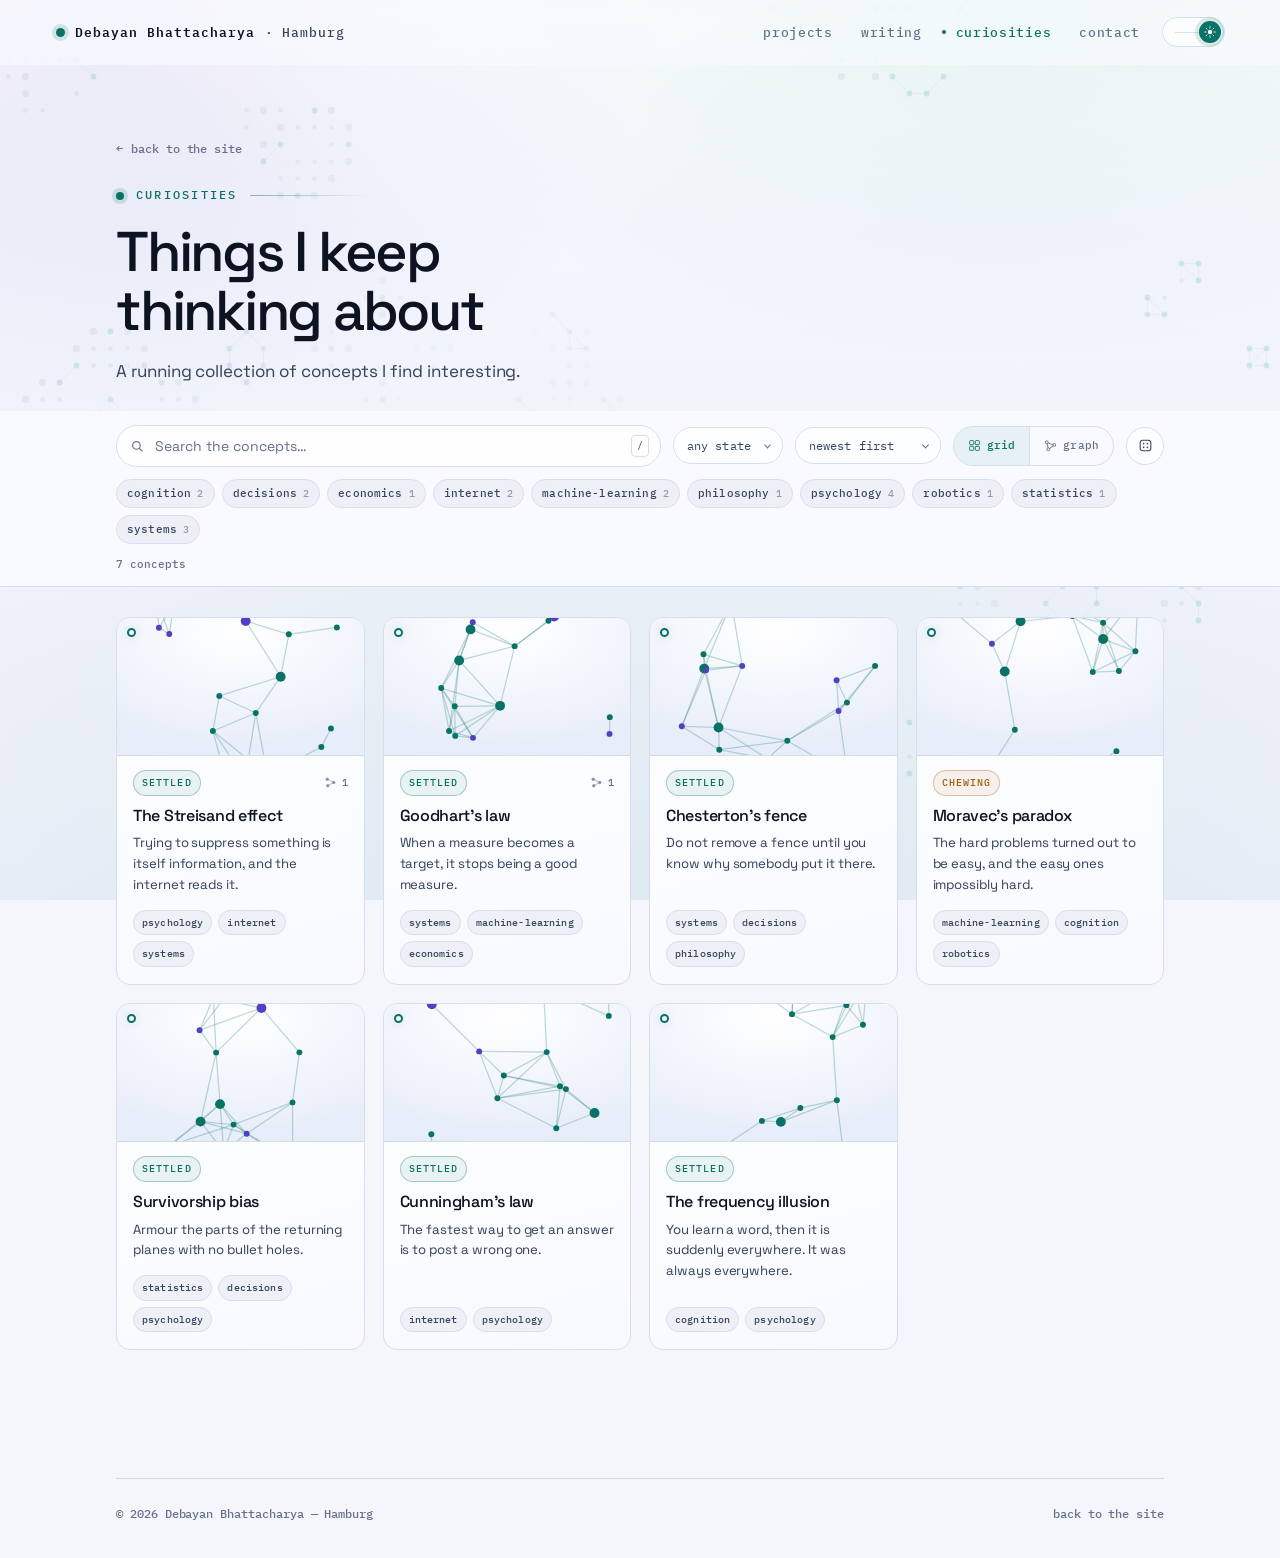
==== curiosities.html @ f093e6ed "Update site content- curiosity" ====
<!DOCTYPE html>
<html lang="en">
<head>
<meta charset="utf-8">
<meta name="viewport" content="width=device-width, initial-scale=1">

<!-- Theme is resolved before first paint so there is no flash of the wrong
     mode. Saved choice wins; otherwise follow the OS. -->
<script>
(function () {
  var t;
  try { t = localStorage.getItem('theme'); } catch (e) {}
  if (t !== 'light' && t !== 'dark') {
    t = window.matchMedia && window.matchMedia('(prefers-color-scheme: light)').matches ? 'light' : 'dark';
  }
  document.documentElement.setAttribute('data-theme', t);
})();
</script>
<title>Curiosities — Debayan Bhattacharya</title>
<meta name="description" content="A running collection of concepts I keep thinking about, written out in my own words. Searchable, tagged, and connected.">
<meta name="author" content="Debayan Bhattacharya">
<meta name="theme-color" content="#0A0C16" data-theme-color>

<meta property="og:type" content="website">
<meta property="og:title" content="Curiosities — Debayan Bhattacharya">
<meta property="og:description" content="Concepts I keep thinking about, written out in my own words.">
<meta property="og:image" content="https://dawnofthedebayan.github.io/assets/hero/gaze-poster.jpg">
<meta property="og:url" content="https://dawnofthedebayan.github.io/curiosities.html">
<link rel="canonical" href="https://dawnofthedebayan.github.io/curiosities.html">

<link rel="icon" href="data:image/svg+xml,<svg xmlns='http://www.w3.org/2000/svg' viewBox='0 0 32 32'><circle cx='16' cy='16' r='7' fill='%2334E2C0'/><circle cx='16' cy='16' r='13' fill='none' stroke='%2334E2C0' stroke-opacity='.35'/></svg>">

<link rel="preconnect" href="https://fonts.googleapis.com">
<link rel="preconnect" href="https://fonts.gstatic.com" crossorigin>
<link rel="stylesheet" href="https://fonts.googleapis.com/css2?family=IBM+Plex+Mono:wght@400;500&family=Space+Grotesk:wght@400..700&display=swap">
<link rel="stylesheet" href="assets/css/site.css">
<link rel="stylesheet" href="assets/css/curiosities.css">
</head>

<body>
<canvas id="life-bg" aria-hidden="true"></canvas>

<header class="nav">
  <a class="nav-mark" href="index.html">
    <span class="dot" aria-hidden="true"></span>
    <b>Debayan Bhattacharya</b><b class="short">DB</b><span class="long"> · Hamburg</span>
  </a>
  <!-- No data-nav here on purpose: this page is not the section list, so
       app.js leaves the links alone and they stay pointed at the home page. -->
  <nav class="nav-links" aria-label="Sections">
    <a href="index.html#projects">projects</a>
    <a href="index.html#writing">writing</a>
    <a href="curiosities.html" class="is-active"><span class="lbl-full">curiosities</span><span class="lbl-short">curious</span></a>
    <a href="index.html#contact">contact</a>

    <button class="theme-toggle" type="button" data-theme-toggle
            aria-label="Switch colour theme" title="Switch colour theme">
      <span class="knob" aria-hidden="true">
        <svg class="ico-moon" viewBox="0 0 24 24"><path d="M20.5 15A8.5 8.5 0 0 1 9 3.5 8.5 8.5 0 1 0 20.5 15z" stroke-linejoin="round"/></svg>
        <svg class="ico-sun" viewBox="0 0 24 24"><circle cx="12" cy="12" r="4.4"/><path d="M12 1.5v2.6M12 19.9v2.6M4.4 4.4l1.9 1.9M17.7 17.7l1.9 1.9M1.5 12h2.6M19.9 12h2.6M4.4 19.6l1.9-1.9M17.7 6.3l1.9-1.9" stroke-linecap="round"/></svg>
      </span>
    </button>
  </nav>
</header>

<main class="page" id="top">
<div class="curp">

  <!-- ================================================================ HEAD -->
  <header class="curp-head">
    <div class="wrap">
      <a class="curp-back" href="index.html">
        <span aria-hidden="true">&#8592;</span> back to the site
      </a>
      <div class="section-label">Curiosities</div>
      <h1 data-bind="curiosities.pageTitle">Things I keep thinking about</h1>
      <p data-bind="curiosities.pageIntro"></p>
    </div>
  </header>

  <!-- ============================================================= TOOLBAR -->
  <div class="curp-tools">
    <div class="wrap">
      <div class="curp-row">
        <div class="curp-search">
          <svg viewBox="0 0 24 24" aria-hidden="true">
            <circle cx="11" cy="11" r="6.5"/><path d="M16 16l4.5 4.5" stroke-linecap="round"/>
          </svg>
          <input type="search" data-curp-search placeholder="Search the concepts…"
                 aria-label="Search concepts" autocomplete="off" spellcheck="false">
          <kbd>/</kbd>
        </div>

        <div class="curp-select">
          <select data-curp-status aria-label="Filter by how settled a concept is">
            <option value="">any state</option>
            <option value="settled">settled</option>
            <option value="chewing">chewing</option>
            <option value="hunch">a hunch</option>
          </select>
        </div>

        <div class="curp-select">
          <select data-curp-sort aria-label="Sort concepts">
            <option value="new">newest first</option>
            <option value="old">oldest first</option>
            <option value="az">A – Z</option>
            <option value="wired">most connected</option>
          </select>
        </div>

        <div class="curp-views" role="group" aria-label="View">
          <button type="button" data-curp-view="grid" aria-pressed="true">
            <svg viewBox="0 0 24 24" aria-hidden="true"><rect x="3" y="3" width="7.5" height="7.5" rx="1.5"/><rect x="13.5" y="3" width="7.5" height="7.5" rx="1.5"/><rect x="3" y="13.5" width="7.5" height="7.5" rx="1.5"/><rect x="13.5" y="13.5" width="7.5" height="7.5" rx="1.5"/></svg>
            grid
          </button>
          <button type="button" data-curp-view="graph" aria-pressed="false">
            <svg viewBox="0 0 24 24" aria-hidden="true"><circle cx="5" cy="6" r="2.6"/><circle cx="19" cy="11" r="2.6"/><circle cx="8" cy="19" r="2.6"/><path d="M7.4 7.2l9.2 3.3M17.4 12.9L10 17.6M6 8.5l1.6 8"/></svg>
            graph
          </button>
        </div>

        <button class="curp-icon" type="button" data-curp-random
                aria-label="Open a concept at random" title="Open one at random">
          <svg viewBox="0 0 24 24" aria-hidden="true">
            <rect x="3.5" y="3.5" width="17" height="17" rx="4"/>
            <circle cx="9" cy="9" r="1.3" fill="currentColor" stroke="none"/>
            <circle cx="15" cy="15" r="1.3" fill="currentColor" stroke="none"/>
            <circle cx="15" cy="9" r="1.3" fill="currentColor" stroke="none"/>
            <circle cx="9" cy="15" r="1.3" fill="currentColor" stroke="none"/>
          </svg>
        </button>
      </div>

      <div class="curp-tagrow" data-curp-tags></div>

      <div class="curp-meta">
        <span data-curp-count></span>
        <button type="button" data-curp-clear hidden>clear filters</button>
      </div>
    </div>
  </div>

  <!-- ================================================================ BODY -->
  <div class="curp-body-wrap">
    <div class="wrap">
      <div class="curp-grid"></div>
      <div class="curp-graph"></div>
      <p class="curp-hint">
        Each node is a concept; each line is one I think leans on the other.
        Bigger nodes are the better-connected ones. Hover to isolate a neighbourhood, click to open.
      </p>

      <div class="curp-empty" hidden>
        <strong>Nothing here matches that.</strong>
        <p>Try a shorter search, or drop a tag or two.</p>
      </div>
    </div>
  </div>

  <!-- =============================================================== MODAL -->
  <div class="curp-modal" role="dialog" aria-modal="true" aria-hidden="true"
       aria-label="Concept detail">
    <div class="curp-scrim"></div>
    <div class="curp-modal-box">
      <div class="curp-modal-in"></div>
    </div>
  </div>

</div>

<div class="wrap">
  <div class="foot">
    <span>&copy; <span data-year></span> Debayan Bhattacharya — Hamburg</span>
    <span><a href="index.html">back to the site</a></span>
  </div>
</div>
</main>

<script src="assets/js/content.js"></script>
<script src="assets/js/life.js" defer></script>
<script src="assets/js/app.js" defer></script>
<script src="assets/js/curiosities.js" defer></script>
<script src="assets/js/analytics.js" defer></script>
</body>
</html>
---- assets/css/site.css ----
/* ==========================================================================
   Debayan Bhattacharya — personal site
   Palette: deep indigo substrate, phosphor cyan nodes, amber active edges.
   ========================================================================== */

/* ---------------------------------------------------------------- tokens ---
   Dark is the default. Light is a paper-and-ink counterpart, not an inversion:
   the phosphor cyan darkens to hold contrast on white, glows become shadows,
   and the type gains weight because dark-on-light reads thinner than
   light-on-dark. Everything below is driven by these two blocks.
   -------------------------------------------------------------------------- */
:root, [data-theme="dark"] {
  color-scheme: dark;

  /* substrate */
  --void:      #06070D;
  --bg:        #0A0C16;
  --bg-2:      #0D1020;
  --surface:   #121629;
  --surface-2: #171C33;
  --line:      #222840;
  --line-soft: rgba(126,146,208,0.12);

  /* ink */
  --text:      #E9ECF8;
  --text-2:    #A6AECB;
  --muted:     #6E7797;

  /* signal */
  --phos:      #34E2C0;
  --phos-2:    #1FBFA2;
  --phos-glow: rgba(52,226,192,0.16);
  --phos-soft: rgba(52,226,192,0.05);
  --phos-line: rgba(52,226,192,0.24);
  --phos-edge: rgba(52,226,192,0.36);
  --amber:     #F2A44E;
  --amber-glow:rgba(242,164,78,0.16);
  --amber-line:rgba(242,164,78,0.32);
  --amber-soft:rgba(242,164,78,0.06);
  --text-hi:   #C3CAE4;
  --violet:    #7C6BF0;

  /* surfaces built from the substrate */
  --page-bg:
    radial-gradient(1100px 700px at 78% -8%, rgba(52,226,192,0.10), transparent 62%),
    radial-gradient(900px 620px at 8% 8%, rgba(124,107,240,0.11), transparent 60%),
    radial-gradient(1200px 900px at 50% 108%, rgba(52,226,192,0.05), transparent 70%),
    linear-gradient(180deg, var(--void), var(--bg) 22%, var(--bg-2) 100%);
  --nav-bg:       rgba(10,12,22,0.55);
  --nav-bg-stuck: rgba(8,10,18,0.86);
  --card-grad:  linear-gradient(165deg, rgba(23,28,51,0.86), rgba(13,16,32,0.90));
  --card-grad-2:linear-gradient(165deg, rgba(23,28,51,0.70), rgba(13,16,32,0.85));
  --card-shadow: 0 30px 70px -34px rgba(0,0,0,0.9);
  --card-lift:   0 24px 50px -32px rgba(0,0,0,0.9);
  --panel-bg:  rgba(6,7,13,0.40);
  --sunk-bg:   rgba(6,7,13,0.55);
  --hover-tint: rgba(255,255,255,0.04);
  --hover-tint-2: rgba(255,255,255,0.028);
  --chip-bg:   rgba(255,255,255,0.035);
  --btn-bg:    rgba(255,255,255,0.02);
  --code-bg:   rgba(52,226,192,0.08);
  --code-fg:   #9BF0DD;
  --btn-primary-bg:   linear-gradient(180deg, rgba(52,226,192,0.20), rgba(52,226,192,0.10));
  --btn-primary-bg-h: linear-gradient(180deg, rgba(52,226,192,0.30), rgba(52,226,192,0.16));
  --btn-primary-fg:   #C9FBEE;
  --edge-stroke: rgba(126,146,208,0.34);

  /* hero well */
  --well-bg: radial-gradient(120% 120% at 50% 10%, var(--surface-2), var(--bg-2) 70%);
  --well-shadow: 0 0 0 1px rgba(0,0,0,0.6), 0 0 60px -14px rgba(52,226,192,0.42),
                 inset 0 0 60px -20px rgba(52,226,192,0.35);
  --well-veil: linear-gradient(180deg, transparent 55%, rgba(6,7,13,0.55));
  --scan-op: 0.55;
  --dot-ring: rgba(10,12,22,0.90);
  --oc-dim: 0.48;
  --oc-blur-b: 0.8;
  --headline-grad: linear-gradient(100deg, #FFFFFF 8%, var(--phos) 60%, #7FF3DE 100%);

  /* background canvas — Conway's Life, read at runtime by life.js */
  --life-cell:   52,226,192;   /* settled cells */
  --life-born:   150,255,226;  /* the flash as a cell is born */
  --life-warm:   124,107,240;  /* the speckled minority */
  --life-link:   120,142,205;  /* wires between adjacent live cells */
  --life-hover:  52,226,192;
  --life-a:      0.32;
  --life-link-a: 0.10;
  --g-canvas-op: 0.70;

  /* type */
  --display: 'Space Grotesk', 'Segoe UI', system-ui, sans-serif;
  --mono: 'IBM Plex Mono', ui-monospace, 'SF Mono', Menlo, monospace;
  --smoothing: antialiased;
  --w-body: 400;
  --w-head: 500;
  --track-body: -0.005em;
  --track-mono: 0.02em;

  /* metrics */
  --wrap: 1160px;
  --gut: clamp(20px, 5vw, 56px);
  --r: 14px;
  --ease: cubic-bezier(0.22, 0.61, 0.36, 1);
}

[data-theme="light"] {
  color-scheme: light;

  --void:      #FFFFFF;
  --bg:        #F4F6FC;
  --bg-2:      #EAEEF8;
  --surface:   #FFFFFF;
  --surface-2: #F8FAFE;
  --line:      #D6DDEE;
  --line-soft: rgba(42,62,120,0.16);

  --text:      #0E1322;
  --text-2:    #39445E;
  --muted:     #66708C;

  /* darkened so it still passes contrast against paper */
  --phos:      #097266;
  --phos-2:    #075C52;
  --phos-glow: rgba(9,114,102,0.15);
  --phos-soft: rgba(9,114,102,0.07);
  --phos-line: rgba(9,114,102,0.32);
  --phos-edge: rgba(9,114,102,0.46);
  --amber:     #A65E0B;
  --amber-glow:rgba(166,94,11,0.16);
  --amber-line:rgba(166,94,11,0.34);
  --amber-soft:rgba(166,94,11,0.07);
  --text-hi:   #1B2338;
  --violet:    #4F40C4;

  --page-bg:
    radial-gradient(1100px 700px at 78% -8%, rgba(11,140,120,0.10), transparent 62%),
    radial-gradient(900px 620px at 8% 8%, rgba(79,64,196,0.09), transparent 60%),
    radial-gradient(1200px 900px at 50% 108%, rgba(11,140,120,0.06), transparent 70%),
    linear-gradient(180deg, var(--void), var(--bg) 26%, var(--bg-2) 100%);
  --nav-bg:       rgba(248,250,254,0.62);
  --nav-bg-stuck: rgba(250,251,255,0.90);
  --card-grad:  linear-gradient(165deg, #FFFFFF, #F7F9FE);
  --card-grad-2:linear-gradient(165deg, #FFFFFF, #F5F8FD);
  --card-shadow: 0 26px 56px -30px rgba(20,34,72,0.34);
  --card-lift:   0 20px 42px -26px rgba(20,34,72,0.30);
  --panel-bg:  rgba(255,255,255,0.62);
  --sunk-bg:   rgba(255,255,255,0.76);
  --hover-tint: rgba(20,34,72,0.05);
  --hover-tint-2: rgba(20,34,72,0.035);
  --chip-bg:   rgba(20,34,72,0.045);
  --btn-bg:    rgba(255,255,255,0.75);
  --code-bg:   rgba(11,140,120,0.10);
  --code-fg:   #076152;
  --btn-primary-bg:   linear-gradient(180deg, #0A8474, #077062);
  --btn-primary-bg-h: linear-gradient(180deg, #0B9382, #087A6A);
  --btn-primary-fg:   #FFFFFF;
  --edge-stroke: rgba(52,78,140,0.42);

  --well-bg: radial-gradient(120% 120% at 50% 10%, #FFFFFF, #E7EDF9 72%);
  --well-shadow: 0 0 0 1px rgba(255,255,255,0.9), 0 22px 48px -20px rgba(20,34,72,0.34),
                 inset 0 0 40px -18px rgba(11,140,120,0.22);
  --well-veil: linear-gradient(180deg, transparent 62%, rgba(20,34,72,0.14));
  --scan-op: 0.20;
  --dot-ring: rgba(244,246,252,0.95);
  --oc-dim: 0.70;
  --oc-blur-b: 1.04;
  --headline-grad: linear-gradient(100deg, #054A41 4%, #0C8A78 52%, #075C52 100%);

  /* on paper the cells have to darken, not brighten, and the whole field
     drops back so it never competes with body text */
  --life-cell:   14,156,134;
  --life-born:   8,110,96;
  --life-warm:   79,64,196;
  --life-link:   74,96,150;
  --life-hover:  9,114,102;
  --life-a:      0.30;
  --life-link-a: 0.10;
  --g-canvas-op: 0.50;

  /* dark-on-light reads thinner, so the type gains a little weight and the
     mono tracking opens up slightly */
  --smoothing: auto;
  --w-body: 415;
  --w-head: 530;
  --track-body: -0.003em;
  --track-mono: 0.015em;
}

/* --------------------------------------------------------------- reset --- */
*, *::before, *::after { box-sizing: border-box; }
html { -webkit-text-size-adjust: 100%; scroll-behavior: smooth; }
@media (prefers-reduced-motion: reduce) { html { scroll-behavior: auto; } }

body {
  margin: 0;
  background: var(--bg);
  color: var(--text);
  transition: background-color 0.35s var(--ease), color 0.35s var(--ease);
  font-family: var(--display);
  font-size: 17px;
  line-height: 1.62;
  font-weight: var(--w-body);
  letter-spacing: var(--track-body);
  -webkit-font-smoothing: var(--smoothing);
  overflow-x: hidden;
}
body.is-locked { overflow: hidden; }

img { max-width: 100%; display: block; }
a { color: inherit; text-decoration: none; }
button { font: inherit; color: inherit; background: none; border: 0; cursor: pointer; }
code {
  font-family: var(--mono); font-size: 0.86em;
  background: var(--code-bg);
  color: var(--code-fg);
  padding: 0.12em 0.4em; border-radius: 4px;
  border: 1px solid var(--phos-line);
}
::selection { background: var(--phos); color: var(--void); }

:focus-visible {
  outline: 2px solid var(--phos);
  outline-offset: 3px;
  border-radius: 4px;
}

.wrap { width: 100%; max-width: var(--wrap); margin: 0 auto; padding: 0 var(--gut); }
.sr {
  position: absolute; width: 1px; height: 1px; padding: 0; margin: -1px;
  overflow: hidden; clip: rect(0 0 0 0); white-space: nowrap; border: 0;
}
.skip {
  position: absolute; left: 12px; top: -60px; z-index: 200;
  background: var(--surface); border: 1px solid var(--phos); color: var(--text);
  padding: 10px 16px; border-radius: 8px; font-family: var(--mono); font-size: 13px;
  transition: top 0.18s var(--ease);
}
.skip:focus { top: 12px; }

/* -------------------------------------------------------- life backdrop --- */
#life-bg {
  position: fixed; inset: 0; z-index: 0;
  width: 100%; height: 100%;
  pointer-events: none;
  opacity: var(--g-canvas-op);
  /* The vignette that calms the field behind the reading column is baked into
     the canvas by life.js. A CSS mask here would look identical and cost an
     offscreen composite on every frame. */
}
@media (max-width: 760px) {
  /* the column fills the screen on a phone, so pull the whole field back */
  #life-bg { opacity: calc(var(--g-canvas-op) * 0.72); }
}
.page { position: relative; z-index: 1; }

/* Clicks are routed by life.js from the document, so the canvas itself never
   intercepts anything — every link and button on the page stays clickable. */

.life-hint {
  position: fixed; left: var(--gut); bottom: 18px; z-index: 40;
  display: flex; align-items: center; gap: 9px;
  font-family: var(--mono); font-size: 11px; letter-spacing: 0.03em;
  color: var(--muted);
  background: var(--nav-bg);
  backdrop-filter: blur(10px); -webkit-backdrop-filter: blur(10px);
  border: 1px solid var(--line-soft); border-radius: 999px;
  padding: 7px 14px;
  pointer-events: none;
  opacity: 0; transform: translateY(8px);
  transition: opacity 0.6s var(--ease), transform 0.6s var(--ease);
}
.life-hint.in { opacity: 1; transform: none; }
.life-hint b {
  width: 6px; height: 6px; border-radius: 50%; background: var(--phos);
  box-shadow: 0 0 0 3px var(--phos-glow); flex: none;
}
@media (max-width: 620px) { .life-hint { display: none; } }

/* the substrate gradient sits under the canvas */
body::before {
  content: '';
  position: fixed; inset: 0; z-index: 0; pointer-events: none;
  background: var(--page-bg);
}

/* --------------------------------------------------------- theme toggle --- */
.theme-toggle {
  position: relative; flex: none;
  --tw: 62px;
  width: var(--tw); height: 30px; border-radius: 999px;
  border: 1px solid var(--line);
  background: var(--btn-bg);
  display: inline-flex; align-items: center;
  margin-left: 6px;
  transition: border-color 0.24s var(--ease), background 0.24s var(--ease);
}
.theme-toggle:hover { border-color: var(--phos-edge); }

/* the knob is a graph node travelling along an edge */
.theme-toggle::before {
  content: ''; position: absolute; left: 12px; right: 12px; top: 50%;
  height: 1px; background: var(--line-soft);
}
.theme-toggle .knob {
  position: absolute; top: 50%; left: 4px;
  width: 22px; height: 22px; margin-top: -11px;
  border-radius: 50%;
  background: var(--phos);
  box-shadow: 0 0 0 4px var(--phos-glow);
  display: grid; place-items: center;
  transition: transform 0.36s var(--ease), background 0.24s var(--ease);
}
[data-theme="light"] .theme-toggle .knob { transform: translateX(calc(var(--tw) - 30px)); }
.theme-toggle .knob svg { width: 12px; height: 12px; display: block; }
.theme-toggle .knob .ico-sun { display: none; }
[data-theme="light"] .theme-toggle .knob .ico-sun { display: block; }
[data-theme="light"] .theme-toggle .knob .ico-moon { display: none; }
.theme-toggle .knob svg path,
.theme-toggle .knob svg circle { stroke: var(--void); fill: none; stroke-width: 1.8; }
.theme-toggle .knob .ico-sun circle { fill: var(--void); stroke: none; }
@media (max-width: 760px) { .theme-toggle { --tw: 46px; margin-left: 0; } }
@media (max-width: 440px) { .theme-toggle { --tw: 40px; } .theme-toggle .knob { width: 18px; height: 18px; margin-top: -9px; }
  [data-theme="light"] .theme-toggle .knob { transform: translateX(calc(var(--tw) - 26px)); } }

/* ------------------------------------------------------------------ nav --- */
.nav {
  position: fixed; top: 0; left: 0; right: 0; z-index: 90;
  display: flex; align-items: center; justify-content: space-between;
  gap: 20px;
  padding: 14px var(--gut);
  background: var(--nav-bg);
  backdrop-filter: blur(14px) saturate(140%);
  -webkit-backdrop-filter: blur(14px) saturate(140%);
  border-bottom: 1px solid transparent;
  transition: background 0.3s var(--ease), border-color 0.3s var(--ease);
}
.nav.is-stuck { background: var(--nav-bg-stuck); border-bottom-color: var(--line); }

.nav-mark {
  display: flex; align-items: center; gap: 10px;
  font-family: var(--mono); font-size: 13px; letter-spacing: calc(0.06em + var(--track-mono));
  color: var(--text-2);
}
.nav-mark b { color: var(--text); font-weight: var(--w-head); }
.nav-mark .dot {
  width: 9px; height: 9px; border-radius: 50%;
  background: var(--phos); box-shadow: 0 0 0 4px var(--phos-glow);
  animation: pulse 3.6s ease-in-out infinite;
}
@keyframes pulse {
  0%, 100% { box-shadow: 0 0 0 4px var(--phos-glow); }
  50%      { box-shadow: 0 0 0 8px var(--phos-soft); }
}

.nav-links { display: flex; align-items: center; gap: 4px; }
.nav-links a {
  position: relative;
  font-family: var(--mono); font-size: 12.5px; letter-spacing: calc(0.04em + var(--track-mono));
  color: var(--muted);
  padding: 8px 12px; border-radius: 999px;
  white-space: nowrap;
  transition: color 0.2s var(--ease), background 0.2s var(--ease);
}
.nav-links a::before {
  content: ''; position: absolute; left: 4px; top: 50%; transform: translateY(-50%) scale(0);
  width: 4px; height: 4px; border-radius: 50%; background: var(--phos);
  transition: transform 0.22s var(--ease);
}
.nav-links a:hover { color: var(--text); background: var(--hover-tint); }
.nav-links a.is-active { color: var(--phos); padding-left: 18px; }
.nav-links a.is-active::before { transform: translateY(-50%) scale(1); }
.nav-links .lbl-short { display: none; }
@media (max-width: 760px) {
  .nav { padding: 12px 14px; gap: 8px; }
  .nav-links a { padding: 6px 7px; font-size: 11px; }
  .nav-mark span.long { display: none; }
  .nav-mark b { display: none; }
  .nav-links .lbl-full { display: none; }
  .nav-links .lbl-short { display: inline; }
}
@media (max-width: 440px) {
  .nav { padding: 11px 12px; }
  .nav-links { gap: 1px; }
  .nav-links a { font-size: 10.5px; padding: 5px 5px; }
}
.nav-mark b.short { display: none; }
@media (max-width: 760px) and (min-width: 431px) {
  .nav-mark b.short { display: inline; letter-spacing: 0.08em; font-size: 12px; }
}

/* ----------------------------------------------------------------- hero --- */
.hero {
  position: relative;
  min-height: 100svh;
  display: grid; align-items: center;
  padding: 120px 0 72px;
}
.hero-grid {
  display: grid;
  grid-template-columns: minmax(0, 1.08fr) minmax(0, 0.92fr);
  gap: clamp(28px, 5vw, 72px);
  align-items: center;
}
@media (max-width: 900px) {
  /* the root node leads on small screens — it is the signature element */
  .hero-grid { grid-template-columns: 1fr; gap: 34px; }
  .hero { padding-top: 96px; min-height: 0; }
  .hero-node { order: -1; }
}

.eyebrow {
  display: inline-flex; align-items: center; gap: 10px;
  font-family: var(--mono); font-size: 12px; letter-spacing: calc(0.14em + var(--track-mono));
  text-transform: uppercase; color: var(--phos);
  border: 1px solid var(--phos-line);
  background: var(--phos-soft);
  padding: 6px 14px; border-radius: 999px;
  margin-bottom: 26px;
}
.eyebrow i {
  width: 6px; height: 6px; border-radius: 50%; background: var(--phos);
  box-shadow: 0 0 8px var(--phos);
}

.hero h1 {
  margin: 0 0 22px;
  font-size: clamp(34px, 5.4vw, 62px);
  line-height: 1.06;
  letter-spacing: -0.035em;
  font-weight: var(--w-head);
  text-wrap: balance;
}
.hero h1 .lo { color: var(--text-2); font-weight: var(--w-body); }
.hero h1 .hi {
  color: var(--text);
  background: var(--headline-grad);
  -webkit-background-clip: text; background-clip: text;
  -webkit-text-fill-color: transparent;
}
.hero-sub {
  margin: 0 0 14px; max-width: 54ch;
  color: var(--text-2); font-size: clamp(15.5px, 1.6vw, 18px); line-height: 1.68;
}
.hero-sub:last-of-type { margin-bottom: 34px; color: var(--muted); font-size: clamp(14.5px, 1.4vw, 16px); }
.hero-sub strong { color: var(--text); font-weight: var(--w-head); }

.hero-cta { display: flex; flex-wrap: wrap; gap: 10px; align-items: center; }

.btn {
  display: inline-flex; align-items: center; gap: 9px;
  font-family: var(--mono); font-size: 13px; letter-spacing: calc(0.02em + var(--track-mono));
  padding: 12px 18px; border-radius: 999px;
  border: 1px solid var(--line);
  background: var(--btn-bg);
  color: var(--text-2);
  transition: all 0.22s var(--ease);
}
.btn:hover {
  color: var(--text); border-color: var(--phos-edge);
  background: var(--phos-soft);
  transform: translateY(-2px);
}
.btn-primary {
  background: var(--btn-primary-bg);
  border-color: var(--phos-edge);
  color: var(--btn-primary-fg);
}
.btn-primary:hover {
  background: var(--btn-primary-bg-h);
  box-shadow: 0 10px 30px -12px var(--phos-glow);
}
.btn .arw { transition: transform 0.22s var(--ease); }
.btn:hover .arw { transform: translateX(3px); }

.hero-meta {
  display: flex; flex-wrap: wrap; gap: 8px 20px;
  margin-top: 40px; padding-top: 26px;
  border-top: 1px solid var(--line-soft);
  font-family: var(--mono); font-size: 12px; color: var(--muted);
}
.hero-meta span { display: inline-flex; align-items: center; gap: 8px; }
.hero-meta span::before {
  content: ''; width: 5px; height: 5px; border-radius: 50%;
  background: var(--violet); opacity: 0.9;
}
.hero-meta span:nth-child(2)::before { background: var(--phos); }
.hero-meta span:nth-child(3)::before { background: var(--amber); }

/* ------------------------------------------------- hero root node/photo --- */
.rootnode {
  position: relative;
  aspect-ratio: 1 / 1;
  width: min(100%, 460px);
  margin-inline: auto;
  perspective: 1000px;
  touch-action: pan-y;
}
.rootnode-inner {
  position: absolute; inset: 0;
  transform-style: preserve-3d;
  will-change: transform;
  transition: transform 0.42s var(--ease);
}
.rootnode.is-tracking .rootnode-inner { transition: transform 0.14s linear; }

/* orbit rings */
.orbit {
  position: absolute; inset: 6%;
  border-radius: 50%;
  border: 1px solid var(--line-soft);
}
.orbit.o2 { inset: -4%; border-style: dashed; border-color: var(--line-soft); }
.orbit.o3 { inset: 17%; border-color: var(--phos-line); }
.orbit-spin { animation: spin 62s linear infinite; }
.orbit-spin-rev { animation: spin 88s linear infinite reverse; }
@keyframes spin { to { transform: rotate(360deg); } }

/* the photo well */
.photo-well {
  position: absolute; inset: 17%;
  border-radius: 50%;
  overflow: hidden;
  background: var(--well-bg);
  border: 1px solid var(--phos-edge);
  box-shadow: var(--well-shadow);
  transform: translateZ(40px);
}
/* Three stacked layers, all the same size as the well:
     .well-img          the poster, and the easter-egg pose
     .well-sheet        a canvas hero.js blits one cell of the atlas into
   Paint order is DOM order, so the egg lands above the sheet, and the
   ::before scanlines / ::after veil still sit above everything. */
.photo-well .well-img,
.photo-well .well-sheet {
  position: absolute; inset: 0;
  width: 100%; height: 100%;
  object-fit: cover; object-position: 50% 50%;
  opacity: 0;
  transition: opacity 0.26s var(--ease);
  /* The layers clip themselves rather than trusting the parent to do it.
     .photo-well is border-radius + overflow:hidden, but it also sits in a
     preserve-3d context with its own translateZ — and a canvas inside that
     gets its own compositing layer, which browsers routinely fail to apply
     the rounded clip to. It is timing dependent, so it shows up over a real
     network and not on localhost. Rounding each layer removes the
     dependency on the parent clip entirely. */
  border-radius: 50%;
}
.photo-well .well-img.is-on { opacity: 1; }

/* The atlas is fetched at low priority after the poster, so it fades in
   rather than popping. Once it is up it covers the poster completely. */
.photo-well .well-sheet { transition-duration: 0.45s; }
.rootnode.has-sheet .well-sheet { opacity: 1; }
.rootnode.is-egg .well-egg { opacity: 1; }
.photo-well::after {
  content: ''; position: absolute; inset: 0; pointer-events: none;
  background: var(--well-veil);
  /* Same reason as the layers above: the parent rounded clip does not
     survive compositing, so every child rounds itself. */
  border-radius: inherit;
}

/* scanline texture — reads as "rendered", not photographic */
.photo-well::before {
  content: ''; position: absolute; inset: 0; z-index: 2; pointer-events: none;
  background: repeating-linear-gradient(
    180deg, var(--phos-soft) 0 1px, transparent 1px 3px);
  mix-blend-mode: overlay; opacity: var(--scan-op);
  border-radius: inherit;
}

/* satellite nodes around the root */
.sat {
  position: absolute;
  display: flex; align-items: center; gap: 7px;
  transform: translate(-50%, -50%) translateZ(70px);
  font-family: var(--mono); font-size: 10.5px; letter-spacing: 0.05em;
  color: var(--muted);
  white-space: nowrap;
  pointer-events: auto;
  transition: color 0.25s var(--ease);
}
.sat i {
  width: 7px; height: 7px; border-radius: 50%;
  background: var(--phos); box-shadow: 0 0 10px var(--phos-glow);
  flex: none;
  transition: transform 0.25s var(--ease), box-shadow 0.25s var(--ease);
}
.sat:hover { color: var(--phos); }
.sat:hover i { transform: scale(1.5); box-shadow: 0 0 16px var(--phos); }
.sat.v i { background: var(--violet); box-shadow: 0 0 10px var(--phos-glow); }
.sat.a i { background: var(--amber); box-shadow: 0 0 10px var(--amber-glow); }
.sat.flip { flex-direction: row-reverse; }
@media (max-width: 620px) { .sat { display: none; } }

.rootnode-edges { position: absolute; inset: 0; overflow: visible; pointer-events: none; }
.rootnode-edges line { stroke: var(--line-soft); stroke-width: 1; }

.hero-hint {
  position: absolute; left: 50%; bottom: -6px; transform: translateX(-50%);
  font-family: var(--mono); font-size: 10.5px; letter-spacing: 0.1em;
  text-transform: uppercase; color: var(--muted);
  opacity: 0; transition: opacity 0.5s var(--ease);
  white-space: nowrap;
}
.rootnode:hover .hero-hint, .rootnode.show-hint .hero-hint { opacity: 0.75; }

/* Declared after .rootnode so it actually wins. The outer dashed orbit sits
   outside the box, so leave room for it rather than letting it overflow. */
@media (max-width: 900px) {
  .rootnode { width: min(66vw, 320px); }
}

/* --------------------------------------------------------------- section --- */
.section { position: relative; padding: clamp(72px, 10vw, 130px) 0; }
.section-head { margin-bottom: clamp(36px, 5vw, 58px); }
.section-label {
  display: inline-flex; align-items: center; gap: 12px;
  font-family: var(--mono); font-size: 11.5px; letter-spacing: calc(0.18em + var(--track-mono));
  text-transform: uppercase; color: var(--phos);
  margin-bottom: 18px;
}
.section-label::before {
  content: ''; width: 8px; height: 8px; border-radius: 50%;
  background: var(--phos); box-shadow: 0 0 0 4px var(--phos-glow);
}
.section-label::after {
  content: ''; width: clamp(40px, 12vw, 120px); height: 1px;
  background: linear-gradient(90deg, var(--phos-edge), transparent);
}
.section-head h2 {
  margin: 0 0 14px;
  font-size: clamp(27px, 3.6vw, 42px); line-height: 1.14;
  letter-spacing: -0.03em; font-weight: var(--w-head);
  text-wrap: balance;
}
.section-head p {
  margin: 0; max-width: 62ch; color: var(--text-2);
  font-size: clamp(15px, 1.5vw, 17px);
}

/* -------------------------------------------------------- project graph --- */
.pgraph { position: relative; }
.pedges {
  position: absolute; inset: 0; width: 100%; height: 100%;
  pointer-events: none; z-index: 0; overflow: visible;
}
.pedges path {
  fill: none;
  stroke: var(--edge-stroke);
  stroke-width: 1.4;
  transition: stroke 0.28s var(--ease), stroke-width 0.28s var(--ease), opacity 0.28s var(--ease);
}
.pedges path.is-lit {
  stroke: var(--amber); stroke-width: 1.8;
  filter: drop-shadow(0 0 6px var(--amber-glow));
}
.pgraph.is-focus .pedges path { opacity: 0.25; }
.pgraph.is-focus .pedges path.is-lit { opacity: 1; }

.pcards {
  position: relative; z-index: 1;
  display: grid;
  grid-template-columns: repeat(12, 1fr);
  gap: clamp(18px, 2.4vw, 30px);
}

.pcard {
  position: relative;
  background: var(--card-grad);
  border: 1px solid var(--line);
  border-radius: var(--r);
  padding: clamp(20px, 2.4vw, 30px);
  backdrop-filter: blur(6px);
  -webkit-backdrop-filter: blur(6px);
  transition: border-color 0.26s var(--ease), transform 0.26s var(--ease), box-shadow 0.26s var(--ease);
}
/* the node dot that anchors this card into the graph */
.pcard::before {
  content: ''; position: absolute; top: -5px; left: 30px;
  width: 10px; height: 10px; border-radius: 50%;
  background: var(--bg); border: 2px solid var(--phos);
  box-shadow: 0 0 0 4px var(--dot-ring), 0 0 12px var(--phos-glow);
  transition: background 0.26s var(--ease), transform 0.26s var(--ease);
}
.pcard:hover { border-color: var(--phos-edge); transform: translateY(-3px); }
.pcard:hover::before { background: var(--phos); transform: scale(1.15); }
.pcard.is-open {
  grid-column: 1 / -1 !important; margin-top: 0 !important;
  border-color: var(--phos-edge);
  box-shadow: var(--card-shadow), 0 0 0 1px var(--phos-line);
  transform: none;
}
.pgraph.is-focus .pcard:not(.is-open) { opacity: 0.42; }
.pcard { transition-property: border-color, transform, box-shadow, opacity; }

/* Staggered placement — deliberately not a uniform grid. Each card starts on
   a different column so the connecting edges have to travel, which is the
   whole point of the layout. */
.pcards > .pcard:nth-child(1) { grid-column: 1 / span 8; }
.pcards > .pcard:nth-child(2) { grid-column: 5 / span 8; margin-top: 8px; }
.pcards > .pcard:nth-child(3) { grid-column: 1 / span 6; margin-top: 28px; }
.pcards > .pcard:nth-child(4) { grid-column: 7 / span 6; margin-top: 28px; }
.pcards > .pcard:nth-child(5) { grid-column: 3 / span 8; margin-top: 8px; }
@media (max-width: 940px) {
  .pcards { grid-template-columns: 1fr; }
  .pcards > .pcard,
  .pcards > .pcard:nth-child(n) {
    grid-column: 1 / -1 !important; grid-column-start: auto !important; margin-top: 0 !important;
  }
  .pedges { display: none; }
}

.pcard-top {
  display: flex; flex-wrap: wrap; align-items: flex-start; justify-content: space-between;
  gap: 10px 16px; margin-bottom: 12px;
}
.pcard-top > div { flex: 1 1 180px; min-width: 0; }
.pcard-kicker {
  font-family: var(--mono); font-size: 11px; letter-spacing: calc(0.1em + var(--track-mono));
  text-transform: uppercase; color: var(--muted); margin-bottom: 8px;
}
.pcard h3 {
  margin: 0; font-size: clamp(20px, 2.2vw, 27px);
  letter-spacing: -0.025em; font-weight: var(--w-head); line-height: 1.16;
}
.pcard[data-tier="1"] h3 { font-size: clamp(23px, 2.6vw, 31px); }

.chip {
  flex: none;
  font-family: var(--mono); font-size: 10px; letter-spacing: calc(0.08em + var(--track-mono));
  text-transform: uppercase;
  padding: 5px 10px; border-radius: 999px;
  border: 1px solid var(--line); color: var(--muted);
  white-space: nowrap;
}
.chip.shipped { color: var(--phos); border-color: var(--phos-line); background: var(--phos-soft); }
.chip.active  { color: var(--amber); border-color: var(--amber-line); background: var(--amber-soft); }

.pcard-pitch {
  margin: 0 0 18px; color: var(--text-2);
  font-size: clamp(14.6px, 1.5vw, 16.5px); line-height: 1.6;
  text-wrap: pretty;
}
.pcard[data-tier="1"] .pcard-pitch { color: var(--text-hi); }

.stack { display: flex; flex-wrap: wrap; gap: 6px; margin-bottom: 18px; }
.stack span {
  font-family: var(--mono); font-size: 10.5px;
  padding: 4px 9px; border-radius: 6px;
  background: var(--chip-bg);
  border: 1px solid var(--line-soft);
  color: var(--text-2);
}

.expand {
  display: inline-flex; align-items: center; gap: 9px;
  font-family: var(--mono); font-size: 12px; letter-spacing: calc(0.04em + var(--track-mono));
  color: var(--phos);
  padding: 4px 0;
  transition: gap 0.2s var(--ease);
}
.expand:hover { gap: 13px; }
.expand .ico {
  width: 18px; height: 18px; border-radius: 50%;
  border: 1px solid var(--phos-edge);
  display: grid; place-items: center; font-size: 13px; line-height: 1;
  transition: transform 0.3s var(--ease), background 0.3s var(--ease);
}
.pcard.is-open .expand .ico { transform: rotate(45deg); background: var(--phos-soft); }

/* ------------------------------------------------------- detail panel --- */
.pdetail {
  display: grid; grid-template-rows: 0fr;
  transition: grid-template-rows 0.44s var(--ease);
}
.pcard.is-open .pdetail { grid-template-rows: 1fr; }
.pdetail > div { overflow: hidden; min-height: 0; }
.pdetail-in {
  padding-top: 26px; margin-top: 24px;
  border-top: 1px solid var(--line-soft);
  opacity: 0; transform: translateY(8px);
  transition: opacity 0.4s var(--ease) 0.1s, transform 0.4s var(--ease) 0.1s;
}
.pcard.is-open .pdetail-in { opacity: 1; transform: none; }

.pdetail-cols {
  display: grid; grid-template-columns: repeat(auto-fit, minmax(280px, 1fr));
  gap: clamp(24px, 3vw, 44px);
}
.dblock h4 {
  margin: 0 0 10px;
  font-family: var(--mono); font-size: 11px; letter-spacing: calc(0.16em + var(--track-mono));
  text-transform: uppercase; color: var(--phos); font-weight: var(--w-head);
}
.dblock p { margin: 0 0 14px; color: var(--text-2); font-size: 15.4px; line-height: 1.68; text-wrap: pretty; }
.dblock ul { margin: 0; padding: 0; list-style: none; }
.dblock ul li {
  position: relative; padding-left: 20px; margin-bottom: 11px;
  color: var(--text-2); font-size: 15.2px; line-height: 1.62; text-wrap: pretty;
}
.dblock ul li::before {
  content: ''; position: absolute; left: 2px; top: 0.66em;
  width: 6px; height: 6px; border-radius: 50%;
  background: var(--phos); opacity: 0.65;
}
.dblock ul li em { color: var(--text); font-style: normal; font-weight: var(--w-head); }
.next-note {
  border-left: 2px solid var(--amber);
  padding: 2px 0 2px 16px;
  color: var(--text-2); font-size: 15px; line-height: 1.66;
}
.dlinks { display: flex; flex-wrap: wrap; gap: 10px; margin-top: 22px; }

.diagram {
  margin-top: 30px; padding: clamp(14px, 2vw, 26px);
  border: 1px solid var(--line-soft); border-radius: 12px;
  background: var(--sunk-bg);
}
.diagram figcaption {
  font-family: var(--mono); font-size: 11px; letter-spacing: 0.1em;
  text-transform: uppercase; color: var(--muted); margin-top: 14px; text-align: center;
}
.diagram img { width: 100%; height: auto; }

/* ------------------------------------------------------- lab notebook --- */
.notebook {
  margin-top: clamp(48px, 6vw, 76px);
  border: 1px dashed var(--line-soft);
  border-radius: var(--r);
  padding: clamp(22px, 3vw, 34px);
  background: var(--panel-bg);
}
.notebook h3 {
  margin: 0 0 6px; font-size: 19px; font-weight: var(--w-head); letter-spacing: -0.02em;
}
.notebook > p { margin: 0 0 24px; color: var(--muted); font-size: 14.6px; max-width: 60ch; }
.nb-list { display: grid; gap: 2px; }
.nb-item {
  display: grid; grid-template-columns: minmax(150px, 210px) 1fr;
  gap: 8px 22px; align-items: baseline;
  padding: 14px 8px; border-radius: 8px;
  border-top: 1px solid var(--line-soft);
  transition: background 0.2s var(--ease);
}
.nb-item:hover { background: var(--hover-tint-2); }
.nb-item b {
  font-weight: var(--w-head); font-size: 15.2px;
  display: inline-flex; align-items: center; gap: 9px;
}
.nb-item b::before {
  content: ''; width: 5px; height: 5px; border-radius: 50%;
  background: var(--muted); flex: none;
}
.nb-item:hover b::before { background: var(--phos); }
.nb-item span { color: var(--muted); font-size: 14.4px; line-height: 1.55; }
.nb-item a { color: var(--phos); border-bottom: 1px solid var(--phos-line); }
@media (max-width: 620px) { .nb-item { grid-template-columns: 1fr; } }

/* ------------------------------------------------------------- writing --- */
.posts { display: grid; grid-template-columns: repeat(auto-fit, minmax(268px, 1fr)); gap: clamp(16px, 2vw, 24px); }
.post {
  display: flex; flex-direction: column;
  padding: clamp(20px, 2.4vw, 28px);
  border: 1px solid var(--line); border-radius: var(--r);
  background: var(--card-grad-2);
  transition: all 0.26s var(--ease);
}
.post:hover {
  border-color: var(--phos-edge); transform: translateY(-4px);
  box-shadow: var(--card-lift);
}
.post .date {
  font-family: var(--mono); font-size: 11px; letter-spacing: calc(0.1em + var(--track-mono));
  text-transform: uppercase; color: var(--muted); margin-bottom: 14px;
}
.post h3 { margin: 0 0 10px; font-size: 19.5px; line-height: 1.28; letter-spacing: -0.022em; font-weight: var(--w-head); text-wrap: balance; }
.post .sub { margin: 0 0 14px; color: var(--muted); font-size: 14.4px; font-style: italic; }
.post .note { margin: 0 0 20px; color: var(--text-2); font-size: 14.8px; line-height: 1.6; flex: 1; text-wrap: pretty; }
.post .go {
  font-family: var(--mono); font-size: 12px; color: var(--phos);
  display: inline-flex; align-items: center; gap: 8px;
}
.post:hover .go .arw { transform: translateX(4px); }
.post .arw { transition: transform 0.22s var(--ease); }

.series {
  margin-top: clamp(30px, 4vw, 44px);
  border: 1px solid var(--line-soft); border-radius: var(--r);
  padding: clamp(20px, 2.6vw, 30px);
  background: var(--panel-bg);
}
.series-head {
  display: flex; flex-wrap: wrap; align-items: baseline; justify-content: space-between;
  gap: 10px; margin-bottom: 18px;
}
.series-head h3 { margin: 0; font-size: 18px; font-weight: var(--w-head); letter-spacing: -0.02em; }
.series-head span { font-family: var(--mono); font-size: 11.5px; color: var(--muted); }
.series ol { margin: 0; padding: 0; list-style: none; counter-reset: s; }
.series li { counter-increment: s; border-top: 1px solid var(--line-soft); }
.series li a {
  display: grid; grid-template-columns: auto 1fr auto; gap: 16px; align-items: baseline;
  padding: 13px 6px; transition: background 0.2s var(--ease), padding 0.2s var(--ease);
}
.series li a:hover { background: var(--hover-tint-2); padding-left: 14px; }
.series li a .n { font-family: var(--mono); font-size: 11px; color: var(--phos); opacity: 0.7; }
.series li a .t { font-size: 15.2px; color: var(--text-2); }
.series li a:hover .t { color: var(--text); }
.series li a .d { font-family: var(--mono); font-size: 11px; color: var(--muted); white-space: nowrap; }
@media (max-width: 560px) { .series li a .d { display: none; } }

/* ----------------------------------------------------- custom sections --- */
/* Sections you add in the CMS. Blocks reuse the writing-card treatment so a
   new section looks like it belongs without any new design decisions. */
.cs-blocks {
  display: grid; grid-template-columns: repeat(auto-fit, minmax(268px, 1fr));
  gap: clamp(16px, 2vw, 24px);
}
.post.is-static { cursor: default; }
.post.is-static:hover { transform: none; border-color: var(--line); box-shadow: none; }

/* ----------------------------------------------------------- off clock --- */
.oc {
  /* line the first card up with the text column, but let the track bleed to
     the viewport edge so it reads as a carousel rather than a boxed row */
  --edge: max(var(--gut), calc((100vw - var(--wrap)) / 2 + var(--gut)));
  --card-w: clamp(206px, 44vw, 244px);
  position: relative;
}

.oc-bar {
  display: flex; align-items: center; gap: 20px;
  margin-bottom: 22px;
}
.oc-rail {
  position: relative; flex: 1; height: 2px; border-radius: 2px;
  background: var(--line-soft); overflow: hidden;
}
.oc-rail span {
  position: absolute; inset: 0 auto 0 0;
  width: 30%; border-radius: 2px;
  background: linear-gradient(90deg, var(--phos), var(--phos-2));
  transform-origin: left center;
  transition: transform 0.18s var(--ease), width 0.18s var(--ease);
}
.oc-navs { display: flex; gap: 8px; flex: none; }
.oc-nav {
  width: 38px; height: 38px; border-radius: 50%;
  border: 1px solid var(--line); background: var(--btn-bg);
  color: var(--text-2);
  display: grid; place-items: center;
  transition: all 0.22s var(--ease);
}
.oc-nav:hover:not(:disabled) {
  color: var(--text); border-color: var(--phos-edge);
  background: var(--phos-soft); transform: translateY(-2px);
}
.oc-nav:disabled { opacity: 0.32; cursor: default; }
.oc-nav svg { width: 15px; height: 15px; fill: none; stroke: currentColor; stroke-width: 1.8; }
.oc-count { font-family: var(--mono); font-size: 11.5px; color: var(--muted); flex: none; }

.oc-track {
  display: flex; gap: 16px;
  padding: 6px var(--edge) 26px;
  overflow-x: auto; overscroll-behavior-x: contain;
  scroll-snap-type: x proximity;
  /* without this the browser snaps past the leading padding on load and the
     first card stops lining up with the text column above it */
  scroll-padding-inline: var(--edge);
  scrollbar-width: none; -ms-overflow-style: none;
  cursor: grab;
}
.oc-track::-webkit-scrollbar { display: none; }
.oc-track.is-dragging { cursor: grabbing; scroll-snap-type: none; }
.oc-track.is-dragging * { pointer-events: none; }

.oc-card {
  position: relative; flex: none;
  width: var(--card-w);
  scroll-snap-align: start;
  display: flex; flex-direction: column; gap: 0;
  padding: 0; text-align: left;
  border: 1px solid var(--line); border-radius: var(--r);
  background: var(--card-grad);
  overflow: hidden;
  transition: border-color 0.26s var(--ease), transform 0.3s var(--ease),
              box-shadow 0.3s var(--ease), opacity 0.26s var(--ease);
}
.oc-card:hover { transform: translateY(-5px); border-color: var(--phos-edge); box-shadow: var(--card-lift); }
.oc-card.is-active { border-color: var(--phos); box-shadow: var(--card-lift), 0 0 0 1px var(--phos-line); }
.oc.is-focus .oc-card:not(.is-active) { opacity: var(--oc-dim); }

/* the node dot that ties each card into the graph */
.oc-node {
  position: absolute; top: 10px; left: 10px; z-index: 3;
  width: 9px; height: 9px; border-radius: 50%;
  background: var(--dot-ring); border: 2px solid var(--phos);
  box-shadow: 0 0 10px var(--phos-glow);
  transition: background 0.24s var(--ease), transform 0.24s var(--ease);
}
.oc-card:hover .oc-node, .oc-card.is-active .oc-node { background: var(--phos); transform: scale(1.2); }

.oc-art {
  position: relative; display: block;
  aspect-ratio: 1 / 1; overflow: hidden;
  background: var(--surface-2);
}
/* blurred duplicate behind, sharp copy in front — handles square album art
   and 2:3 posters in the same square frame without cropping either */
.oc-art-bg {
  position: absolute; inset: -14%;
  width: 128%; height: 128%; object-fit: cover;
  filter: blur(26px) saturate(150%) brightness(var(--oc-blur-b));
  opacity: 0.85; transform: scale(1.06);
}
.oc-art-fg {
  position: absolute; inset: 0;
  width: 100%; height: 100%; object-fit: contain;
  transition: transform 0.5s var(--ease);
}
.oc-card:hover .oc-art-fg { transform: scale(1.035); }
.oc-art::after {
  content: ''; position: absolute; inset: 0; pointer-events: none;
  background: linear-gradient(180deg, rgba(0,0,0,0.22) 0 22%, transparent 46%);
}
[data-theme="light"] .oc-art::after { background: linear-gradient(180deg, rgba(0,0,0,0.14) 0 20%, transparent 44%); }

.oc-const { position: absolute; inset: 0; width: 100%; height: 100%; }
.oc-const line { stroke: var(--phos); stroke-opacity: 0.28; stroke-width: 0.5; }
.oc-const circle { fill: var(--phos); }
.oc-const circle.w { fill: var(--violet); }
.oc-art[data-const] { background: var(--well-bg); }

.oc-kind {
  position: absolute; top: 10px; right: 10px; z-index: 2;
  font-family: var(--mono); font-size: 9.5px; letter-spacing: 0.14em;
  text-transform: uppercase; color: var(--text);
  padding: 4px 8px; border-radius: 999px;
  background: rgba(0,0,0,0.42); backdrop-filter: blur(6px);
}
[data-theme="light"] .oc-kind { background: rgba(255,255,255,0.74); color: var(--text-2); }

.oc-play {
  position: absolute; right: 12px; bottom: 12px; z-index: 2;
  width: 34px; height: 34px; border-radius: 50%;
  display: grid; place-items: center;
  background: var(--phos); color: var(--void);
  box-shadow: 0 6px 18px -6px rgba(0,0,0,0.6);
  opacity: 0.92;
  transition: all 0.28s var(--ease);
}
.oc-card:hover .oc-play, .oc-card.is-active .oc-play {
  opacity: 1; transform: scale(1.09);
  box-shadow: 0 8px 22px -6px var(--phos-glow), 0 0 0 5px var(--phos-soft);
}
.oc-play svg { width: 12px; height: 12px; fill: currentColor; margin-left: 2px; }

.oc-meta { display: block; padding: 15px 16px 17px; }
.oc-badge {
  display: inline-block; margin-bottom: 9px;
  font-family: var(--mono); font-size: 9.5px; letter-spacing: 0.12em;
  text-transform: uppercase; color: var(--phos);
  padding: 3px 8px; border-radius: 999px;
  border: 1px solid var(--phos-line); background: var(--phos-soft);
}
.oc-title {
  display: block; font-size: 16px; font-weight: var(--w-head);
  letter-spacing: -0.02em; line-height: 1.25; color: var(--text);
  margin-bottom: 4px;
}
.oc-by { display: block; font-family: var(--mono); font-size: 11px; color: var(--muted); }

/* ---- the drawer the cards expand into ---- */
.oc-drawer {
  display: grid; grid-template-rows: 0fr;
  transition: grid-template-rows 0.46s var(--ease);
}
.oc-drawer.is-open { grid-template-rows: 1fr; }
.oc-drawer > div { overflow: hidden; min-height: 0; }
.oc-drawer-in {
  position: relative;
  margin-top: 8px;
  border: 1px solid var(--line); border-radius: var(--r);
  background: var(--card-grad);
  padding: clamp(20px, 3vw, 34px);
  opacity: 0; transform: translateY(10px);
  transition: opacity 0.4s var(--ease) 0.08s, transform 0.4s var(--ease) 0.08s;
}
.oc-drawer.is-open .oc-drawer-in { opacity: 1; transform: none; }

/* pointer that tracks the open card's position along the carousel */
.oc-drawer-in::before {
  content: ''; position: absolute; top: -1px; left: var(--pointer, 60px);
  width: 46px; height: 2px; border-radius: 2px;
  background: var(--phos); box-shadow: 0 0 12px var(--phos-glow);
  transition: left 0.42s var(--ease);
}

.oc-d-grid {
  display: grid; grid-template-columns: minmax(0, 300px) minmax(0, 1fr);
  gap: clamp(22px, 3vw, 40px); align-items: start;
}
@media (max-width: 780px) { .oc-d-grid { grid-template-columns: 1fr; } }

.oc-d-art {
  position: relative; aspect-ratio: 1 / 1; border-radius: 12px;
  overflow: hidden; border: 1px solid var(--line-soft);
  background: var(--surface-2);
}
@media (max-width: 780px) { .oc-d-art { max-width: 260px; } }

.oc-d-kicker {
  font-family: var(--mono); font-size: 10.5px; letter-spacing: calc(0.14em + var(--track-mono));
  text-transform: uppercase; color: var(--phos); margin-bottom: 12px;
}
.oc-d-body h3 {
  margin: 0 0 6px; font-size: clamp(22px, 2.6vw, 30px);
  letter-spacing: -0.028em; font-weight: var(--w-head); line-height: 1.14;
  text-wrap: balance;
}
.oc-d-by { margin: 0 0 18px; font-family: var(--mono); font-size: 12.5px; color: var(--muted); }
.oc-d-text {
  margin: 0; color: var(--text-2); font-size: clamp(15px, 1.5vw, 16.6px);
  line-height: 1.72; text-wrap: pretty; max-width: 68ch;
}
.oc-d-text em { color: var(--text); font-style: italic; }
.oc-d-links { display: flex; flex-wrap: wrap; gap: 10px; margin-top: 20px; }

.oc-embed { margin-top: 22px; }
.oc-embed iframe {
  width: 100%; height: 352px; border: 0; border-radius: 12px;
  display: block; background: var(--surface-2);
}
@media (max-width: 560px) { .oc-embed iframe { height: 232px; } }
.oc-embed-note {
  margin: 10px 2px 0; font-family: var(--mono); font-size: 10.5px;
  color: var(--muted); letter-spacing: 0.02em;
}

.oc-close {
  position: absolute; top: 14px; right: 14px; z-index: 4;
  width: 32px; height: 32px; border-radius: 50%;
  border: 1px solid var(--line); background: var(--btn-bg); color: var(--muted);
  display: grid; place-items: center; font-size: 15px; line-height: 1;
  transition: all 0.2s var(--ease);
}
.oc-close:hover { color: var(--text); border-color: var(--phos-edge); background: var(--phos-soft); }

/* --------------------------------------------------------- oc composer --- */
/* Only rendered when the URL carries ?edit — visitors never see this. */
.oc-composer {
  position: fixed; right: 18px; bottom: 18px; z-index: 120;
  width: min(390px, calc(100vw - 36px));
  max-height: min(78vh, 720px); overflow: auto;
  border: 1px solid var(--phos-edge); border-radius: 14px;
  background: var(--surface); box-shadow: 0 30px 70px -30px rgba(0,0,0,0.65);
  padding: 18px;
}
.oc-composer h4 {
  margin: 0 0 4px; font-family: var(--mono); font-size: 11px;
  letter-spacing: 0.16em; text-transform: uppercase; color: var(--phos);
}
.oc-composer .hint { margin: 0 0 14px; font-size: 12.5px; color: var(--muted); line-height: 1.5; }
.oc-composer label {
  display: block; margin-bottom: 9px;
  font-family: var(--mono); font-size: 10.5px; letter-spacing: 0.08em;
  text-transform: uppercase; color: var(--muted);
}
.oc-composer input, .oc-composer textarea, .oc-composer select {
  width: 100%; margin-top: 5px;
  font-family: var(--display); font-size: 13.5px; color: var(--text);
  background: var(--btn-bg); border: 1px solid var(--line);
  border-radius: 8px; padding: 8px 10px;
  letter-spacing: 0; text-transform: none;
}
.oc-composer textarea { min-height: 82px; resize: vertical; line-height: 1.5; }
.oc-composer input:focus, .oc-composer textarea:focus, .oc-composer select:focus {
  outline: none; border-color: var(--phos-edge); background: var(--phos-soft);
}
.oc-composer .row { display: grid; grid-template-columns: 1fr 1fr; gap: 10px; }
.oc-composer .acts { display: flex; gap: 8px; margin-top: 14px; flex-wrap: wrap; }
.oc-composer .acts .btn { padding: 9px 14px; font-size: 12px; }
.oc-composer pre {
  margin: 12px 0 0; padding: 12px; max-height: 190px; overflow: auto;
  background: var(--sunk-bg); border: 1px solid var(--line-soft); border-radius: 8px;
  font-family: var(--mono); font-size: 11px; line-height: 1.5; color: var(--text-2);
  white-space: pre-wrap; word-break: break-word;
}
.oc-composer .close-x {
  position: absolute; top: 12px; right: 12px;
  color: var(--muted); font-size: 16px; line-height: 1;
}

/* ------------------------------------------------------------- contact --- */
.contact { text-align: center; }
.contact h2 {
  margin: 0 auto 16px; max-width: 18ch;
  font-size: clamp(30px, 4.4vw, 52px); line-height: 1.08;
  letter-spacing: -0.035em; font-weight: var(--w-head);
}
.contact > p { margin: 0 auto 38px; max-width: 52ch; color: var(--text-2); }
.contact-links { display: flex; flex-wrap: wrap; gap: 12px; justify-content: center; }

.foot {
  border-top: 1px solid var(--line-soft);
  padding: 26px 0 34px;
  display: flex; flex-wrap: wrap; gap: 10px 20px;
  align-items: center; justify-content: space-between;
  font-family: var(--mono); font-size: 11.5px; color: var(--muted);
}

/* ---------------------------------------------------------- reveal anim --- */
.rv { opacity: 0; transform: translateY(22px); transition: opacity 0.7s var(--ease), transform 0.7s var(--ease); }
.rv.in { opacity: 1; transform: none; }

@media (prefers-reduced-motion: reduce) {
  .rv { opacity: 1 !important; transform: none !important; transition: none !important; }
  .orbit-spin, .orbit-spin-rev, .nav-mark .dot { animation: none !important; }
  .rootnode-inner { transition: none !important; }
  *, *::before, *::after { transition-duration: 0.01ms !important; }
}
---- assets/css/curiosities.css ----
/* ==========================================================================
   curiosities.css — the concept carousel (home) and the library page.

   Kept in its own file rather than folded into site.css: it is one feature,
   it is the only thing curiosities.html needs on top of the base sheet, and
   a self-contained block is a self-contained block. Every colour here is a
   token from site.css, so light and dark come for free.
   ========================================================================== */

/* ------------------------------------------------------- shared vocabulary */

/* status pill — the same three words wherever a concept appears */
.cur-stub,
.cur-st {
  display: inline-block;
  font-family: var(--mono);
  font-size: 9.5px;
  letter-spacing: calc(0.1em + var(--track-mono));
  text-transform: uppercase;
  padding: 4px 8px;
  border-radius: 20px;
  border: 1px solid var(--phos-line);
  background: var(--phos-soft);
  color: var(--phos);
  white-space: nowrap;
}
.cur-stub.is-chewing,
.cur-st.is-chewing,
.cur-stub.is-hunch,
.cur-st.is-hunch {
  border-color: var(--amber-line);
  background: var(--amber-soft);
  color: var(--amber);
}

/* tag chip — static on cards, a filter button in the toolbar */
.cur-tag {
  display: inline-flex; align-items: center; gap: 6px;
  font-family: var(--mono); font-size: 10.5px; letter-spacing: var(--track-mono);
  padding: 5px 10px; border-radius: 20px;
  border: 1px solid var(--line); background: var(--chip-bg); color: var(--text-2);
  transition: all 0.2s var(--ease);
}
button.cur-tag { cursor: pointer; }
button.cur-tag:hover { border-color: var(--phos-edge); color: var(--text); background: var(--phos-soft); }
.cur-tag.is-on {
  border-color: var(--phos); background: var(--phos-soft); color: var(--phos);
}
.cur-tag .n { opacity: 0.5; font-size: 9.5px; }
.cur-tag.is-static { cursor: default; }

/* the generated node cluster that stands in for a missing picture */
.cur-const { position: absolute; inset: 0; width: 100%; height: 100%; }
.cur-const line { stroke: var(--phos); stroke-opacity: 0.26; stroke-width: 0.5; }
.cur-const circle { fill: var(--phos); }
.cur-const circle.w { fill: var(--violet); }

.cur-img-bg {
  position: absolute; inset: -12%;
  width: 124%; height: 124%; object-fit: cover;
  filter: blur(18px) saturate(1.3);
  transform: scale(1.12); opacity: 0.55;
}
.cur-img-fg {
  position: absolute; inset: 0;
  width: 100%; height: 100%; object-fit: contain;
  transition: transform 0.5s var(--ease);
}

.cur-fresh {
  position: absolute; top: 10px; right: 10px; z-index: 3;
  font-family: var(--mono); font-size: 9px; letter-spacing: 0.1em;
  text-transform: uppercase; padding: 3px 7px; border-radius: 4px;
  background: var(--amber); color: var(--void); font-weight: 600;
}

/* ============================================================== A. CAROUSEL
   Structurally a sibling of the off-the-clock rail: bleed the track to the
   viewport edge, line the first card up with the text column above it.
   ========================================================================= */
.cur {
  --edge: max(var(--gut), calc((100vw - var(--wrap)) / 2 + var(--gut)));
  --card-w: clamp(228px, 50vw, 272px);
  position: relative;
}

.cur-bar { display: flex; align-items: center; gap: 20px; margin-bottom: 22px; }
.cur-rail {
  position: relative; flex: 1; height: 2px; border-radius: 2px;
  background: var(--line-soft); overflow: hidden;
}
.cur-rail span {
  position: absolute; inset: 0 auto 0 0;
  width: 30%; border-radius: 2px;
  background: linear-gradient(90deg, var(--phos), var(--phos-2));
  transform-origin: left center;
  transition: transform 0.18s var(--ease), width 0.18s var(--ease);
}
.cur-navs { display: flex; gap: 8px; flex: none; }
.cur-nav {
  width: 38px; height: 38px; border-radius: 50%;
  border: 1px solid var(--line); background: var(--btn-bg); color: var(--text-2);
  display: grid; place-items: center;
  transition: all 0.22s var(--ease);
}
.cur-nav:hover:not(:disabled) {
  color: var(--text); border-color: var(--phos-edge);
  background: var(--phos-soft); transform: translateY(-2px);
}
.cur-nav:disabled { opacity: 0.32; cursor: default; }
.cur-nav svg { width: 15px; height: 15px; fill: none; stroke: currentColor; stroke-width: 1.8; }
.cur-count { font-family: var(--mono); font-size: 11.5px; color: var(--muted); flex: none; }

.cur-track {
  display: flex; gap: 16px;
  padding: 6px var(--edge) 26px;
  overflow-x: auto; overscroll-behavior-x: contain;
  scroll-snap-type: x proximity;
  scroll-padding-inline: var(--edge);
  scrollbar-width: none; -ms-overflow-style: none;
  cursor: grab;
}
.cur-track::-webkit-scrollbar { display: none; }
.cur-track.is-dragging { cursor: grabbing; scroll-snap-type: none; }
.cur-track.is-dragging * { pointer-events: none; }

.cur-card {
  position: relative; flex: none;
  width: var(--card-w);
  scroll-snap-align: start;
  display: flex; flex-direction: column;
  padding: 0; text-align: left;
  border: 1px solid var(--line); border-radius: var(--r);
  background: var(--card-grad);
  overflow: hidden;
  transition: border-color 0.26s var(--ease), transform 0.3s var(--ease),
              box-shadow 0.3s var(--ease), opacity 0.26s var(--ease);
}
.cur-card:hover { transform: translateY(-5px); border-color: var(--phos-edge); box-shadow: var(--card-lift); }
.cur-card.is-active { border-color: var(--phos); box-shadow: var(--card-lift), 0 0 0 1px var(--phos-line); }
.cur.is-focus .cur-card:not(.is-active) { opacity: var(--oc-dim); }
.cur-card:hover .cur-img-fg { transform: scale(1.035); }

/* the node dot that ties each card into the graph */
.cur-node {
  position: absolute; top: 10px; left: 10px; z-index: 3;
  width: 9px; height: 9px; border-radius: 50%;
  background: var(--dot-ring); border: 2px solid var(--phos);
  box-shadow: 0 0 10px var(--phos-glow);
  transition: background 0.24s var(--ease), transform 0.24s var(--ease);
}
.cur-card:hover .cur-node,
.cur-card.is-active .cur-node,
.curp-card:hover .cur-node { background: var(--phos); transform: scale(1.2); }

.cur-face {
  position: relative; display: block;
  aspect-ratio: 16 / 10; overflow: hidden;
  background: var(--well-bg);
  border-bottom: 1px solid var(--line-soft);
}
.cur-face .cur-stub { position: absolute; left: 10px; bottom: 10px; z-index: 3; }
.cur-face::after {
  content: ''; position: absolute; inset: 0;
  background: linear-gradient(180deg, transparent 42%, rgba(6, 7, 13, 0.62));
  pointer-events: none;
}
[data-theme="light"] .cur-face::after {
  background: linear-gradient(180deg, transparent 42%, rgba(255, 255, 255, 0.72));
}

.cur-meta { display: block; padding: 14px 15px 16px; }
.cur-title {
  display: block; font-size: 15.5px; font-weight: var(--w-head);
  letter-spacing: -0.015em; line-height: 1.24; margin-bottom: 6px;
  color: var(--text);
}
.cur-gist {
  display: -webkit-box; -webkit-line-clamp: 3; -webkit-box-orient: vertical;
  overflow: hidden;
  font-size: 12.8px; line-height: 1.55; color: var(--text-2);
}
.cur-tagline { display: flex; flex-wrap: wrap; gap: 6px; margin-top: 11px; }
.cur-tagline span {
  font-family: var(--mono); font-size: 9.5px; letter-spacing: var(--track-mono);
  color: var(--muted);
}
.cur-tagline span::before { content: '#'; opacity: 0.55; }

/* the little "see them all" line under the rail */
.cur-more {
  display: flex; justify-content: flex-end; margin-top: 4px;
}

/* ---- the drawer the cards expand into ---- */
.cur-drawer {
  display: grid; grid-template-rows: 0fr;
  transition: grid-template-rows 0.46s var(--ease);
}
.cur-drawer.is-open { grid-template-rows: 1fr; }
.cur-drawer > div { overflow: hidden; min-height: 0; }
.cur-drawer-in {
  position: relative;
  margin-top: 8px;
  border: 1px solid var(--line); border-radius: var(--r);
  background: var(--card-grad);
  padding: clamp(20px, 3vw, 34px);
  opacity: 0; transform: translateY(10px);
  transition: opacity 0.4s var(--ease) 0.08s, transform 0.4s var(--ease) 0.08s;
}
.cur-drawer.is-open .cur-drawer-in { opacity: 1; transform: none; }
.cur-drawer-in::before {
  content: ''; position: absolute; top: -1px; left: var(--pointer, 60px);
  width: 46px; height: 2px; border-radius: 2px;
  background: var(--phos); box-shadow: 0 0 12px var(--phos-glow);
  transition: left 0.42s var(--ease);
}

/* ------------------------------------------------------- shared detail body */
.cur-d-grid {
  display: grid; grid-template-columns: minmax(0, 280px) minmax(0, 1fr);
  gap: clamp(22px, 3vw, 40px); align-items: start;
}
@media (max-width: 820px) { .cur-d-grid { grid-template-columns: 1fr; } }

.cur-d-face {
  position: relative; aspect-ratio: 16 / 11; border-radius: 12px;
  overflow: hidden; border: 1px solid var(--line-soft);
  background: var(--well-bg);
}
@media (max-width: 820px) { .cur-d-face { max-width: 320px; } }

.cur-d-kicker {
  display: flex; align-items: center; gap: 10px; flex-wrap: wrap;
  font-family: var(--mono); font-size: 10.5px;
  letter-spacing: calc(0.06em + var(--track-mono));
  color: var(--muted); margin-bottom: 13px;
}
.cur-d-kicker .sep { opacity: 0.5; }

.cur-d-body h3 {
  margin: 0 0 10px; font-size: clamp(22px, 2.6vw, 31px);
  letter-spacing: -0.028em; font-weight: var(--w-head); line-height: 1.12;
  text-wrap: balance;
}
.cur-d-gist {
  margin: 0 0 16px; font-size: clamp(15px, 1.6vw, 17.5px); line-height: 1.5;
  color: var(--text-hi); font-style: italic; max-width: 56ch;
}
.cur-d-tags { display: flex; flex-wrap: wrap; gap: 7px; margin-bottom: 20px; }

.cur-d-text {
  color: var(--text-2); font-size: clamp(14.6px, 1.5vw, 16.2px);
  line-height: 1.74; text-wrap: pretty; max-width: 68ch;
}
.cur-d-text em, .cur-why em { color: var(--text); font-style: italic; }
.cur-d-text strong, .cur-why strong { color: var(--text); font-weight: var(--w-head); }

.cur-why {
  margin-top: 24px; padding: 18px 20px;
  border-left: 2px solid var(--phos);
  background: var(--phos-soft); border-radius: 0 10px 10px 0;
  max-width: 68ch;
}
.cur-why h4 {
  margin: 0 0 8px; font-family: var(--mono); font-size: 10px;
  letter-spacing: calc(0.14em + var(--track-mono)); text-transform: uppercase;
  color: var(--phos); font-weight: 500;
}
.cur-why p { margin: 0; color: var(--text-2); font-size: 14.6px; line-height: 1.7; }

.cur-d-source {
  margin: 18px 0 0; font-family: var(--mono); font-size: 11px;
  color: var(--muted); line-height: 1.6; max-width: 60ch;
}
.cur-d-links { display: flex; flex-wrap: wrap; gap: 10px; margin-top: 22px; }

.cur-d-rel { margin-top: 26px; padding-top: 20px; border-top: 1px solid var(--line-soft); }
.cur-d-rel h4 {
  margin: 0 0 12px; font-family: var(--mono); font-size: 10px;
  letter-spacing: calc(0.14em + var(--track-mono)); text-transform: uppercase;
  color: var(--muted); font-weight: 500;
}
.cur-d-rel > div { display: flex; flex-wrap: wrap; gap: 8px; }
.cur-rel {
  display: inline-flex; align-items: center; gap: 8px;
  padding: 8px 13px 8px 11px; border-radius: 20px;
  border: 1px solid var(--line); background: var(--btn-bg); color: var(--text-2);
  font-size: 12.6px; transition: all 0.2s var(--ease);
}
.cur-rel:hover { border-color: var(--phos-edge); color: var(--text); background: var(--phos-soft); }
.cur-rel .dot {
  width: 7px; height: 7px; border-radius: 50%;
  background: var(--dot-ring); border: 1.5px solid var(--phos);
}

.cur-close {
  position: absolute; top: 14px; right: 14px; z-index: 6;
  width: 32px; height: 32px; border-radius: 50%;
  border: 1px solid var(--line); background: var(--btn-bg); color: var(--muted);
  display: grid; place-items: center; font-size: 15px; line-height: 1;
  transition: all 0.2s var(--ease);
}
.cur-close:hover { color: var(--text); border-color: var(--phos-edge); background: var(--phos-soft); }

/* =============================================================== B. LIBRARY
   curiosities.html — the whole collection, searchable.
   ========================================================================= */
.curp { position: relative; }

.curp-head { padding: clamp(96px, 11vw, 140px) 0 26px; }
/* display:flex, not inline-flex — the section label below it needs its own
   line, and the fixed nav is 62px tall, hence the head padding above. */
.curp-back {
  display: flex; width: fit-content; align-items: center; gap: 8px;
  font-family: var(--mono); font-size: 11.5px; color: var(--muted);
  margin-bottom: 22px; transition: color 0.2s var(--ease);
}
.curp-back:hover { color: var(--phos); }
.curp-head h1 {
  margin: 0 0 16px; font-size: clamp(31px, 5vw, 56px);
  line-height: 1.05; letter-spacing: -0.04em; font-weight: var(--w-head);
  max-width: 17ch; text-wrap: balance;
}
.curp-head > .wrap > p {
  margin: 0; max-width: 62ch; color: var(--text-2);
  font-size: clamp(15px, 1.6vw, 17px); line-height: 1.66;
}

/* --- toolbar --- */
.curp-tools {
  position: sticky; top: 65px; z-index: 40;   /* the fixed nav is 65px tall */
  padding: 14px 0 12px;
  background: var(--nav-bg-stuck);
  backdrop-filter: blur(14px); -webkit-backdrop-filter: blur(14px);
  border-bottom: 1px solid var(--line-soft);
}
.curp-row { display: flex; align-items: center; gap: 12px; flex-wrap: wrap; }

.curp-search {
  position: relative; flex: 1 1 240px; min-width: 200px;
}
.curp-search input {
  width: 100%; padding: 11px 14px 11px 38px;
  border: 1px solid var(--line); border-radius: 22px;
  background: var(--sunk-bg); color: var(--text);
  font-family: inherit; font-size: 14px;
  transition: border-color 0.2s var(--ease), background 0.2s var(--ease);
}
.curp-search input::placeholder { color: var(--muted); }
.curp-search input:focus { outline: none; border-color: var(--phos-edge); background: var(--surface-2); }
.curp-search svg {
  position: absolute; left: 14px; top: 50%; transform: translateY(-50%);
  width: 14px; height: 14px; fill: none; stroke: var(--muted); stroke-width: 2;
  pointer-events: none;
}
.curp-search kbd {
  position: absolute; right: 12px; top: 50%; transform: translateY(-50%);
  font-family: var(--mono); font-size: 10px; color: var(--muted);
  border: 1px solid var(--line); border-radius: 4px; padding: 2px 5px;
  pointer-events: none;
}
@media (max-width: 560px) { .curp-search kbd { display: none; } }

.curp-select {
  position: relative; flex: none;
}
.curp-select select {
  appearance: none; -webkit-appearance: none;
  padding: 10px 30px 10px 13px;
  border: 1px solid var(--line); border-radius: 20px;
  background: var(--btn-bg); color: var(--text-2);
  font-family: var(--mono); font-size: 11.5px; letter-spacing: var(--track-mono);
  cursor: pointer; transition: all 0.2s var(--ease);
}
.curp-select select:hover { border-color: var(--phos-edge); color: var(--text); }
.curp-select::after {
  content: ''; position: absolute; right: 13px; top: 50%;
  width: 5px; height: 5px; border-right: 1.5px solid var(--muted);
  border-bottom: 1.5px solid var(--muted);
  transform: translateY(-70%) rotate(45deg); pointer-events: none;
}
.curp-select option { background: var(--surface); color: var(--text); }

.curp-views { display: flex; gap: 0; flex: none; border: 1px solid var(--line); border-radius: 20px; overflow: hidden; }
.curp-views button {
  display: inline-flex; align-items: center; gap: 6px;
  padding: 10px 14px; background: transparent; color: var(--muted);
  font-family: var(--mono); font-size: 11px; letter-spacing: var(--track-mono);
  transition: all 0.2s var(--ease);
}
.curp-views button + button { border-left: 1px solid var(--line); }
.curp-views button:hover { color: var(--text-2); background: var(--hover-tint); }
.curp-views button.is-on { background: var(--phos-soft); color: var(--phos); }
.curp-views svg { width: 13px; height: 13px; fill: none; stroke: currentColor; stroke-width: 1.7; }

.curp-icon {
  width: 38px; height: 38px; flex: none; border-radius: 50%;
  border: 1px solid var(--line); background: var(--btn-bg); color: var(--text-2);
  display: grid; place-items: center; transition: all 0.2s var(--ease);
}
.curp-icon:hover { border-color: var(--phos-edge); color: var(--phos); background: var(--phos-soft); transform: rotate(-18deg); }
.curp-icon svg { width: 15px; height: 15px; fill: none; stroke: currentColor; stroke-width: 1.7; }

.curp-tagrow {
  display: flex; flex-wrap: wrap; gap: 7px; align-items: center;
  margin-top: 12px;
}
.curp-meta {
  display: flex; align-items: center; gap: 14px;
  margin-top: 12px;
  font-family: var(--mono); font-size: 11px; color: var(--muted);
}
.curp-meta button {
  font-family: var(--mono); font-size: 11px; color: var(--phos);
  text-decoration: underline; text-underline-offset: 3px;
}

/* --- grid --- */
.curp-body-wrap { padding: 30px 0 clamp(70px, 10vw, 130px); }

.curp-grid {
  display: grid; gap: 18px;
  grid-template-columns: repeat(auto-fill, minmax(238px, 1fr));
}
.curp.is-graph .curp-grid { display: none; }
.curp:not(.is-graph) .curp-graph { display: none; }

.curp-card {
  position: relative;
  display: flex; flex-direction: column;
  border: 1px solid var(--line); border-radius: var(--r);
  background: var(--card-grad);
  overflow: hidden; cursor: pointer;
  transition: border-color 0.26s var(--ease), transform 0.3s var(--ease),
              box-shadow 0.3s var(--ease);
}
.curp-card:hover, .curp-card:focus-visible {
  transform: translateY(-4px); border-color: var(--phos-edge);
  box-shadow: var(--card-lift); outline: none;
}
.curp-face {
  position: relative; aspect-ratio: 16 / 9; overflow: hidden;
  background: var(--well-bg); border-bottom: 1px solid var(--line-soft);
}
.curp-card:hover .cur-img-fg { transform: scale(1.04); }
.curp-body { padding: 14px 16px 17px; display: flex; flex-direction: column; flex: 1; }
.curp-kick { display: flex; align-items: center; justify-content: space-between; gap: 10px; margin-bottom: 10px; }
.curp-deg {
  display: inline-flex; align-items: center; gap: 5px;
  font-family: var(--mono); font-size: 10px; color: var(--muted);
}
.curp-deg svg { width: 13px; height: 13px; fill: currentColor; stroke: currentColor; stroke-width: 1.1; opacity: 0.8; }
.curp-deg path { fill: none; }
.curp-body h3 {
  margin: 0 0 8px; font-size: 16px; font-weight: var(--w-head);
  letter-spacing: -0.018em; line-height: 1.24; color: var(--text);
}
.curp-body p {
  margin: 0 0 14px; font-size: 13.2px; line-height: 1.58; color: var(--text-2);
  flex: 1;
}
.curp-tags { display: flex; flex-wrap: wrap; gap: 6px; }
.curp-tags .cur-tag { font-size: 9.5px; padding: 4px 8px; }

.curp-grid mark, .curp-body mark {
  background: var(--amber-soft); color: var(--text);
  border-bottom: 1px solid var(--amber-line);
  border-radius: 2px; padding: 0 1px;
}

.curp-empty {
  padding: 70px 0; text-align: center; color: var(--muted);
}
.curp-empty strong { display: block; color: var(--text); font-size: 19px; margin-bottom: 8px; font-weight: var(--w-head); }

/* --- graph --- */
.curp-graph {
  border: 1px solid var(--line); border-radius: var(--r);
  background: var(--panel-bg);
  min-height: min(72vh, 640px);
  overflow: hidden;
}
.curp-graph svg { display: block; width: 100%; height: min(72vh, 640px); }

.curp-edges line {
  stroke: var(--edge-stroke); stroke-width: 1.1; stroke-opacity: 0.45;
  transition: stroke 0.24s var(--ease), stroke-opacity 0.24s var(--ease), stroke-width 0.24s var(--ease);
}
.curp-edges line.is-live { stroke-opacity: 0.75; }
.curp-edges line.is-lit { stroke: var(--phos); stroke-opacity: 0.95; stroke-width: 1.8; }

.curp-n { cursor: pointer; }
.curp-n .halo { fill: var(--phos); opacity: 0; transition: opacity 0.24s var(--ease); }
.curp-n .core {
  fill: var(--bg-2); stroke: var(--phos); stroke-width: 2;
  transition: fill 0.24s var(--ease), stroke 0.24s var(--ease);
}
.curp-n text {
  fill: var(--text-2); font-family: var(--mono); font-size: 13px;
  text-anchor: middle; pointer-events: none;
  transition: fill 0.24s var(--ease);
}
.curp-n:hover .halo, .curp-n:focus .halo { opacity: 0.16; }
.curp-n:hover .core, .curp-n:focus .core { fill: var(--phos); }
.curp-n:hover text, .curp-n:focus text { fill: var(--text); }
.curp-n:focus { outline: none; }

.curp-n.is-dim { opacity: 0.22; }
.curp-n.is-dim .core { stroke: var(--muted); }
.curp-graph.is-hover .curp-n.is-live:not(.is-near) { opacity: 0.3; }
.curp-n.is-near .core { fill: var(--phos-glow); }

.curp-hint {
  margin: 12px 2px 0; font-family: var(--mono); font-size: 10.5px;
  color: var(--muted); letter-spacing: var(--track-mono);
}

/* --- modal --- */
body.cur-locked { overflow: hidden; }

.curp-modal {
  position: fixed; inset: 0; z-index: 200;
  display: grid; place-items: center;
  padding: clamp(12px, 4vh, 48px) var(--gut);
  opacity: 0; pointer-events: none;
  transition: opacity 0.28s var(--ease);
}
.curp-modal.is-open { opacity: 1; pointer-events: auto; }
.curp-scrim {
  position: absolute; inset: 0;
  background: rgba(4, 5, 10, 0.72);
  backdrop-filter: blur(6px); -webkit-backdrop-filter: blur(6px);
}
[data-theme="light"] .curp-scrim { background: rgba(20, 26, 44, 0.42); }

.curp-modal-box {
  position: relative;
  width: min(1000px, 100%); max-height: min(88vh, 900px);
  overflow-y: auto; overscroll-behavior: contain;
  border: 1px solid var(--line); border-radius: 18px;
  background: var(--surface);
  box-shadow: var(--card-shadow);
  transform: translateY(16px) scale(0.985);
  transition: transform 0.32s var(--ease);
}
.curp-modal.is-open .curp-modal-box { transform: none; }
.curp-modal-in { padding: clamp(22px, 3.4vw, 40px); }

.curp-walk {
  display: flex; align-items: center; justify-content: space-between; gap: 14px;
  margin-top: 28px; padding-top: 18px; border-top: 1px solid var(--line-soft);
  font-family: var(--mono); font-size: 11.5px;
}
.curp-walk button {
  display: inline-flex; align-items: center; gap: 8px; max-width: 42%;
  color: var(--text-2); font-family: var(--mono); font-size: 11.5px;
  transition: color 0.2s var(--ease);
}
.curp-walk button:hover { color: var(--phos); }
.curp-walk button span {
  overflow: hidden; text-overflow: ellipsis; white-space: nowrap;
}
.curp-walk .pos { color: var(--muted); flex: none; }

@media (max-width: 620px) {
  .curp-walk button span { display: none; }
  .curp-tools { position: static; }
}

@media (prefers-reduced-motion: reduce) {
  .curp-modal-box, .cur-drawer, .cur-drawer-in { transition: none !important; }
}

/* the graph legend belongs to the graph only */
.curp:not(.is-graph) .curp-hint { display: none; }
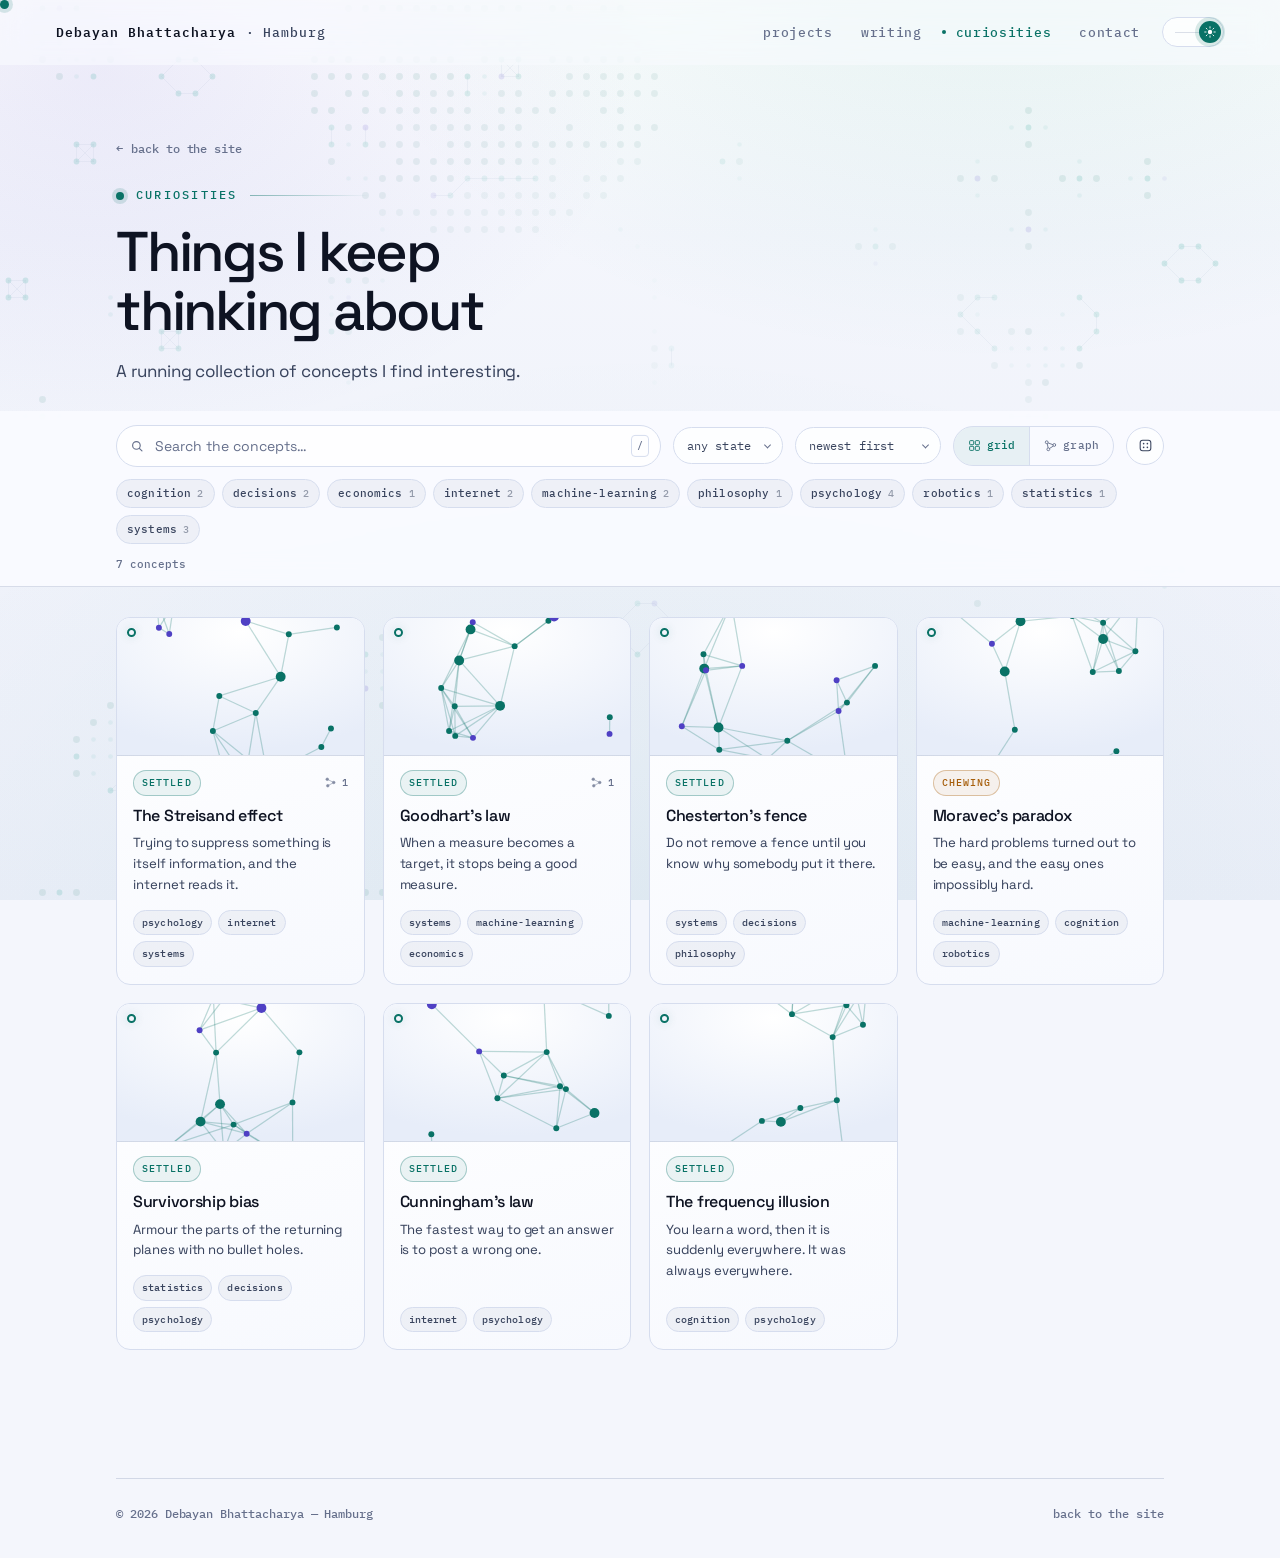
==== commit 9245383c: "Update site content- curiosity" ====
--- a/curiosities.html
+++ b/curiosities.html
@@ -24,9 +24,9 @@
 <meta property="og:type" content="website">
 <meta property="og:title" content="Curiosities — Debayan Bhattacharya">
 <meta property="og:description" content="Concepts I keep thinking about, written out in my own words.">
-<meta property="og:image" content="https://dawnofthedebayan.github.io/assets/hero/gaze-poster.jpg">
-<meta property="og:url" content="https://dawnofthedebayan.github.io/curiosities.html">
-<link rel="canonical" href="https://dawnofthedebayan.github.io/curiosities.html">
+<meta property="og:image" content="https://www.bdebayan.com/assets/hero/gaze-poster.jpg">
+<meta property="og:url" content="https://www.bdebayan.com/curiosities.html">
+<link rel="canonical" href="https://www.bdebayan.com/curiosities.html">
 
 <link rel="icon" href="data:image/svg+xml,<svg xmlns='http://www.w3.org/2000/svg' viewBox='0 0 32 32'><circle cx='16' cy='16' r='7' fill='%2334E2C0'/><circle cx='16' cy='16' r='13' fill='none' stroke='%2334E2C0' stroke-opacity='.35'/></svg>">
 
--- a/assets/css/site.css
+++ b/assets/css/site.css
@@ -341,14 +341,45 @@
   color: var(--text-2);
 }
 .nav-mark b { color: var(--text); font-weight: var(--w-head); }
+.mark-slot { position: relative; width: 9px; height: 9px; flex: none; display: block; }
 .nav-mark .dot {
+  position: absolute; inset: 0;
   width: 9px; height: 9px; border-radius: 50%;
   background: var(--phos); box-shadow: 0 0 0 4px var(--phos-glow);
   animation: pulse 3.6s ease-in-out infinite;
+  /* no transition here on purpose — the dock's dot-fade and bubble-fade are
+     both set directly from the same progress value every scroll tick, with
+     no easing on either side, so they stay pixel-exact mirrors of each
+     other. A transition on just one side would make it lag the other by
+     up to 0.3s and visibly drift out of sync while scrolling. */
 }
 @keyframes pulse {
   0%, 100% { box-shadow: 0 0 0 4px var(--phos-glow); }
   50%      { box-shadow: 0 0 0 8px var(--phos-soft); }
+}
+
+/* -------------------------------------------------- nav-head (mobile only)
+   The root node "docks" into this as you scroll past the hero — see the
+   dock section of hero.js. It sits on top of .dot, sized past mark-slot's
+   own 9x9 box via negative inset; absolutely-positioned elements don't
+   contribute to flex sizing, so this never nudges the name text over, on
+   any screen width. Hidden above 760px so desktop is untouched. */
+.nav-head {
+  display: none;
+  position: absolute; inset: -7px;
+  border-radius: 50%; overflow: hidden;
+  background: var(--well-bg);
+  box-shadow: 0 0 0 1.5px var(--phos-edge), 0 0 10px var(--phos-glow);
+  opacity: 0; transform: scale(0.4);
+  pointer-events: none;
+  will-change: transform, opacity;
+}
+.nav-head-canvas { position: absolute; inset: 0; width: 100%; height: 100%; display: block; }
+@media (max-width: 760px) {
+  .nav-head { display: block; }
+}
+@media (prefers-reduced-motion: reduce) {
+  .nav-head { transition: none; }
 }
 
 .nav-links { display: flex; align-items: center; gap: 4px; }
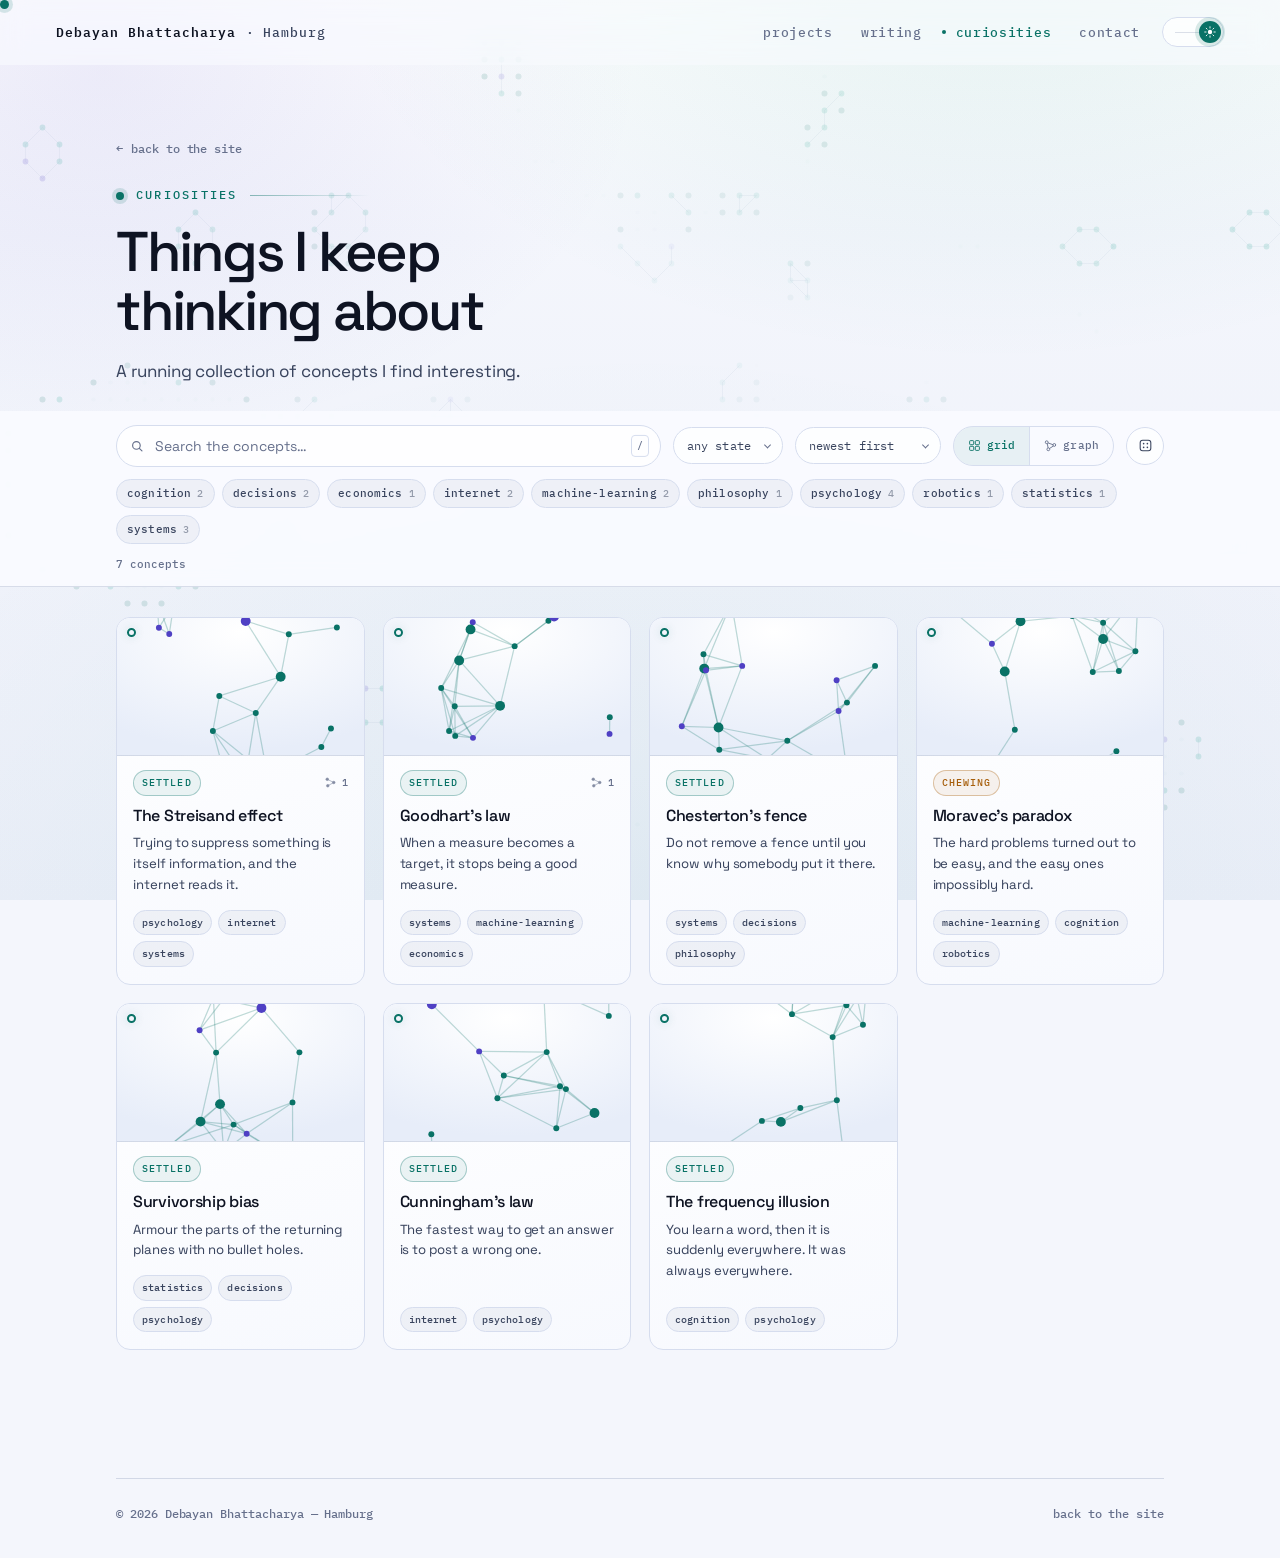
==== commit 75652154: "Fix mobile-only dock feature: cache-bust CSS/JS refs and guard nav-head canvas size Two live regress" ====
--- a/curiosities.html
+++ b/curiosities.html
@@ -33,8 +33,8 @@
 <link rel="preconnect" href="https://fonts.googleapis.com">
 <link rel="preconnect" href="https://fonts.gstatic.com" crossorigin>
 <link rel="stylesheet" href="https://fonts.googleapis.com/css2?family=IBM+Plex+Mono:wght@400;500&family=Space+Grotesk:wght@400..700&display=swap">
-<link rel="stylesheet" href="assets/css/site.css">
-<link rel="stylesheet" href="assets/css/curiosities.css">
+<link rel="stylesheet" href="assets/css/site.css?v=20260823">
+<link rel="stylesheet" href="assets/css/curiosities.css?v=20260823">
 </head>
 
 <body>
@@ -177,10 +177,10 @@
 </div>
 </main>
 
-<script src="assets/js/content.js"></script>
-<script src="assets/js/life.js" defer></script>
-<script src="assets/js/app.js" defer></script>
-<script src="assets/js/curiosities.js" defer></script>
-<script src="assets/js/analytics.js" defer></script>
+<script src="assets/js/content.js?v=20260823"></script>
+<script src="assets/js/life.js?v=20260823" defer></script>
+<script src="assets/js/app.js?v=20260823" defer></script>
+<script src="assets/js/curiosities.js?v=20260823" defer></script>
+<script src="assets/js/analytics.js?v=20260823" defer></script>
 </body>
 </html>
